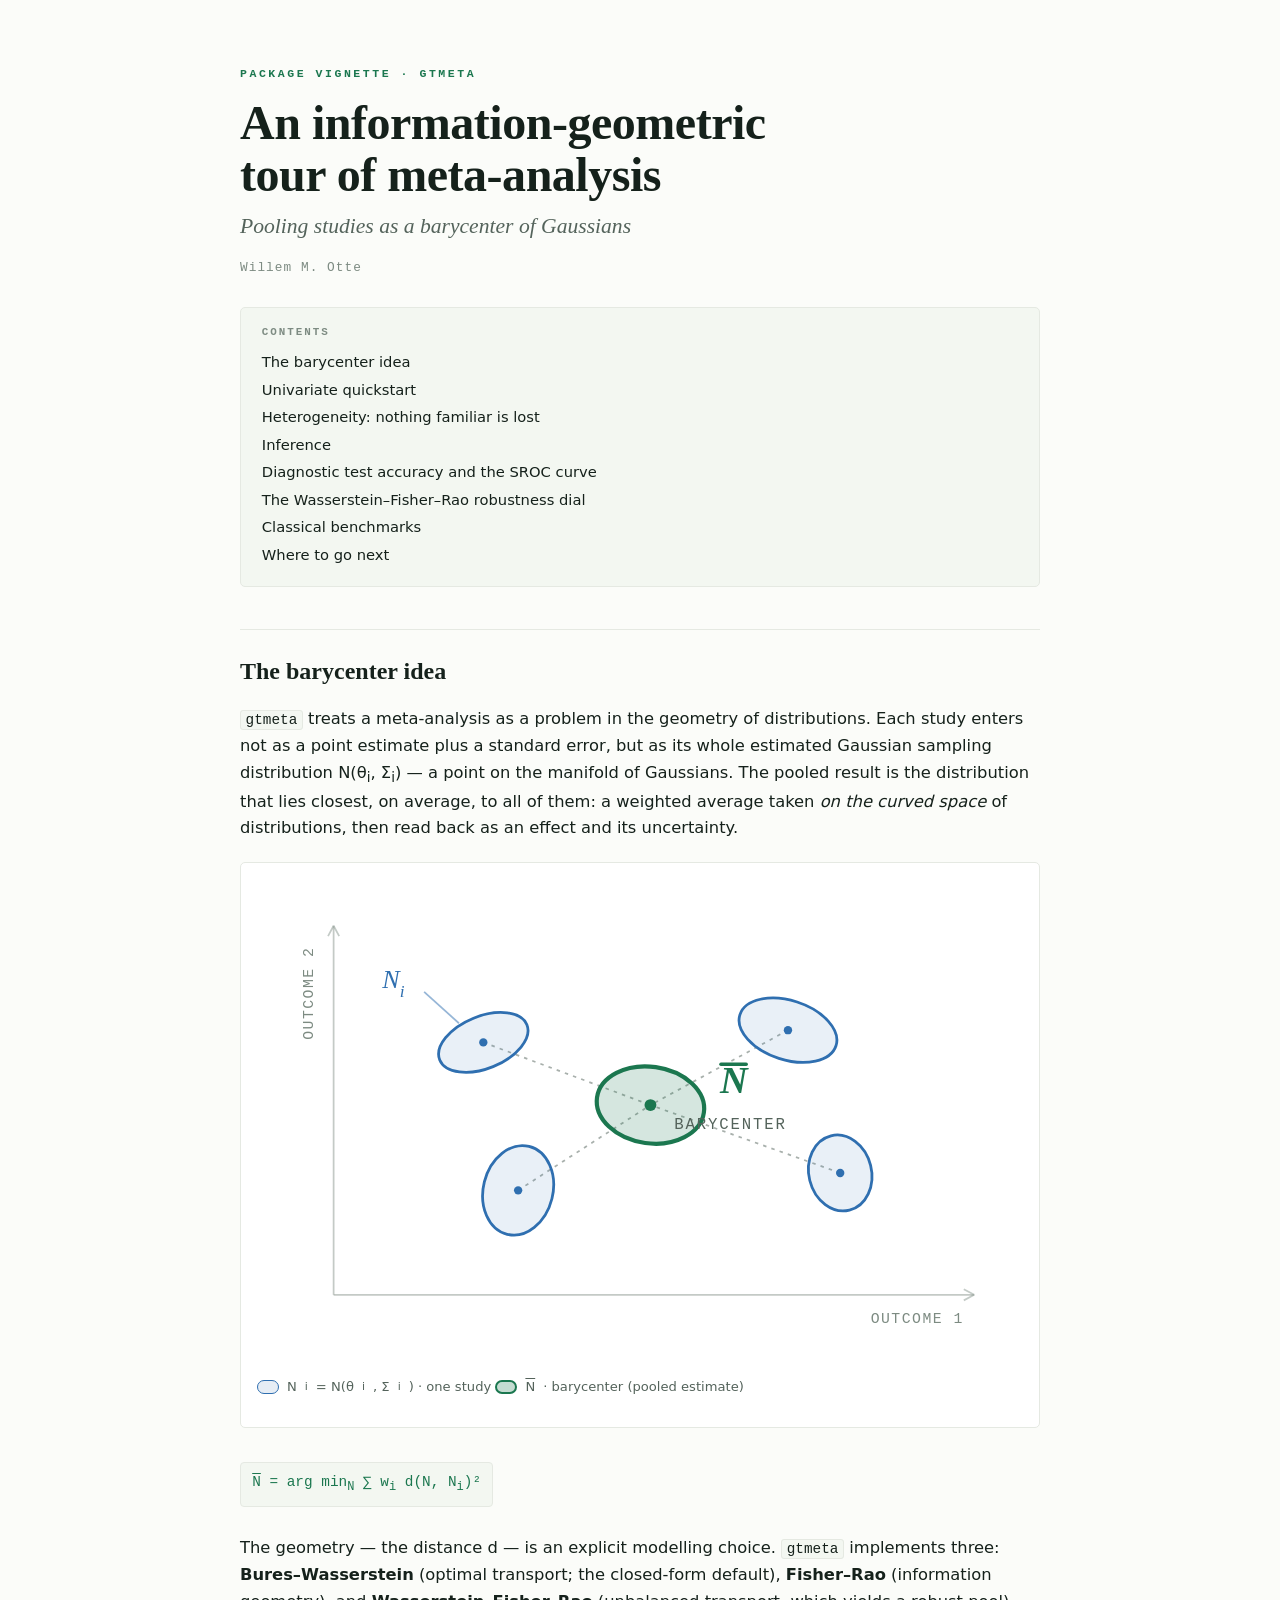
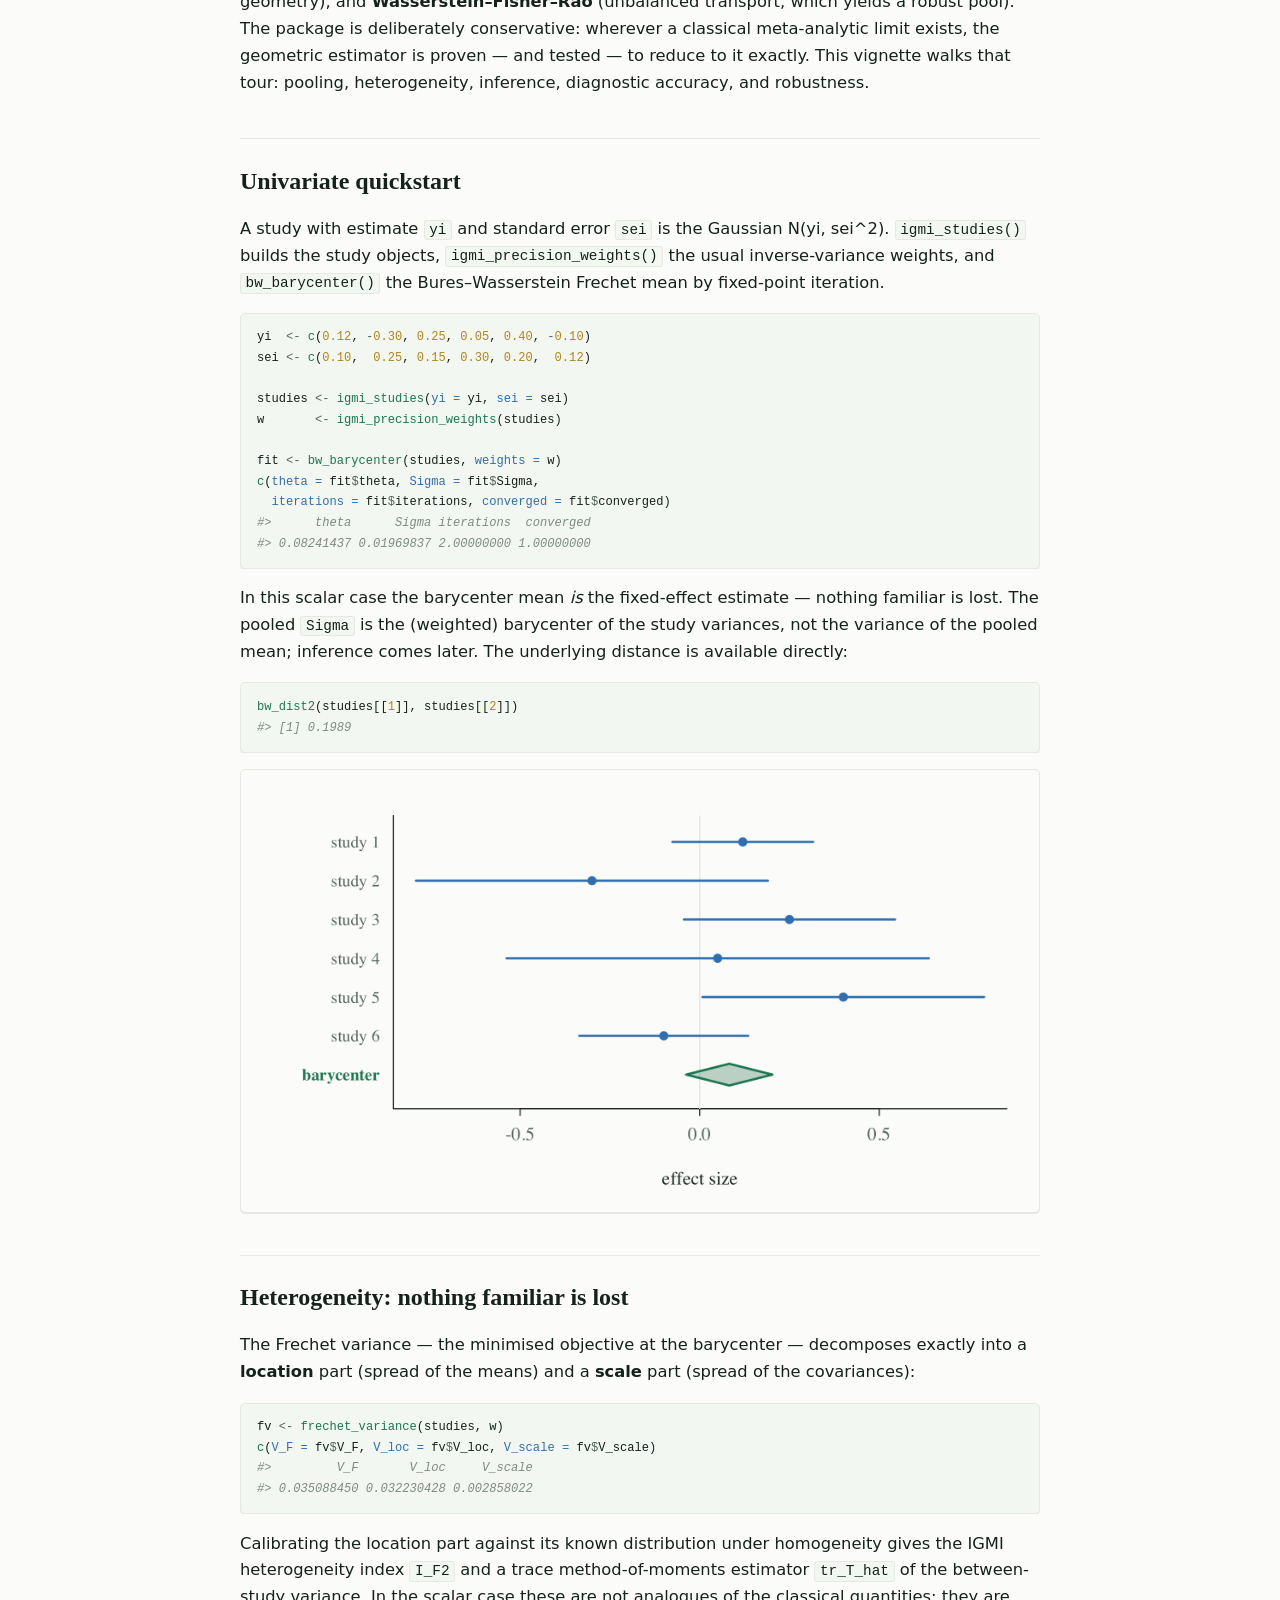
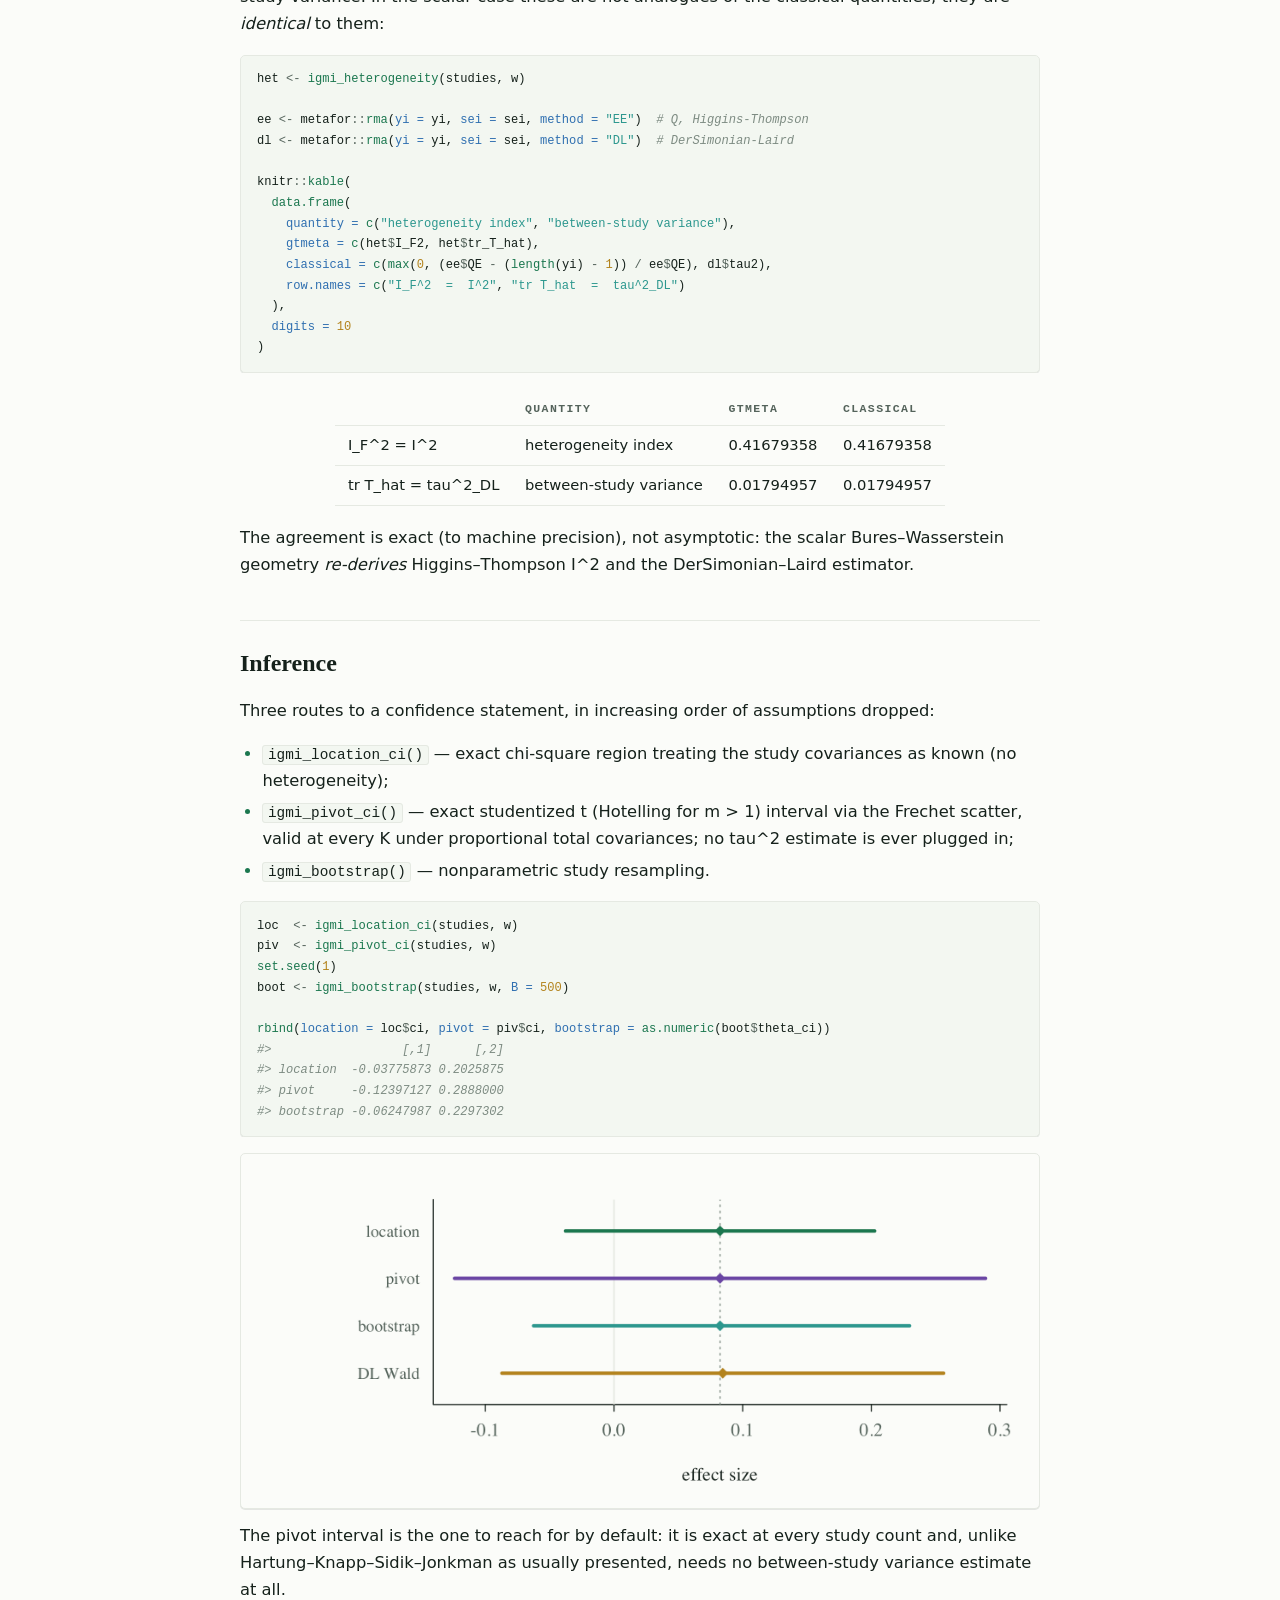
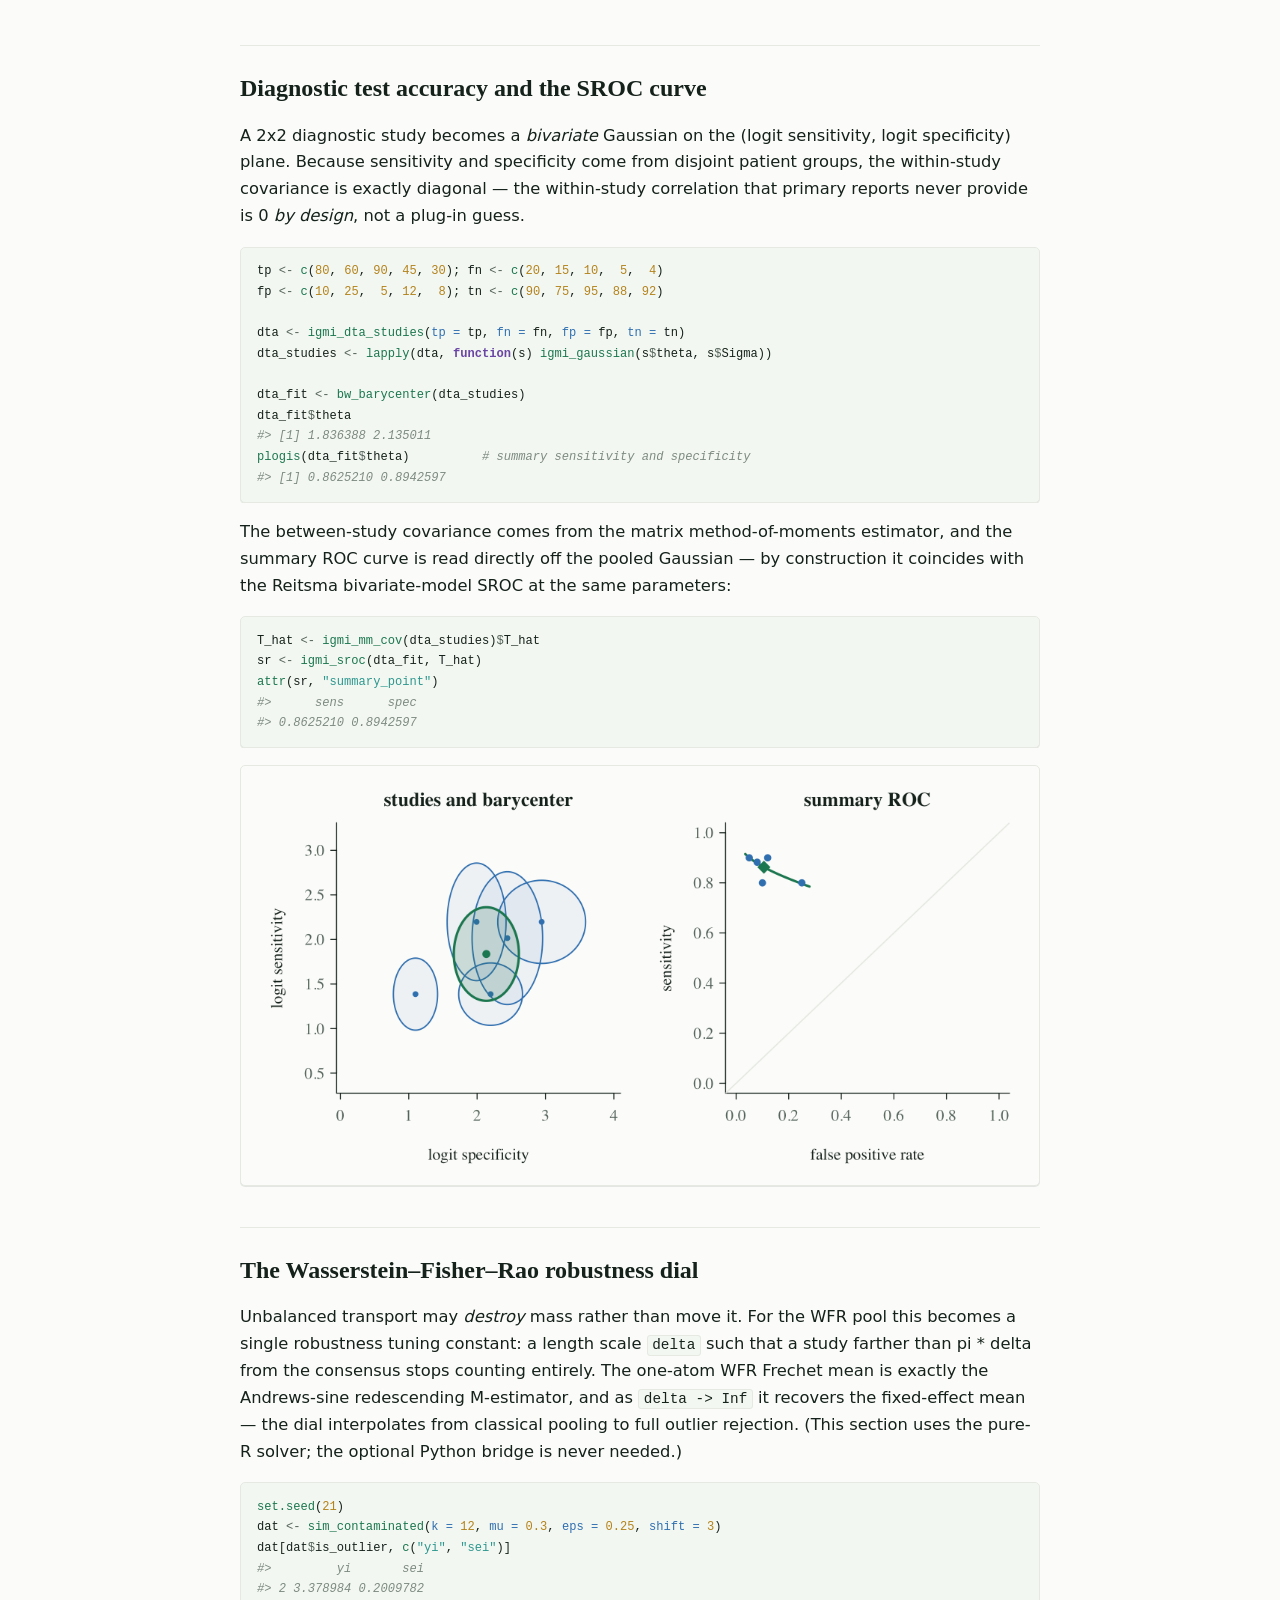
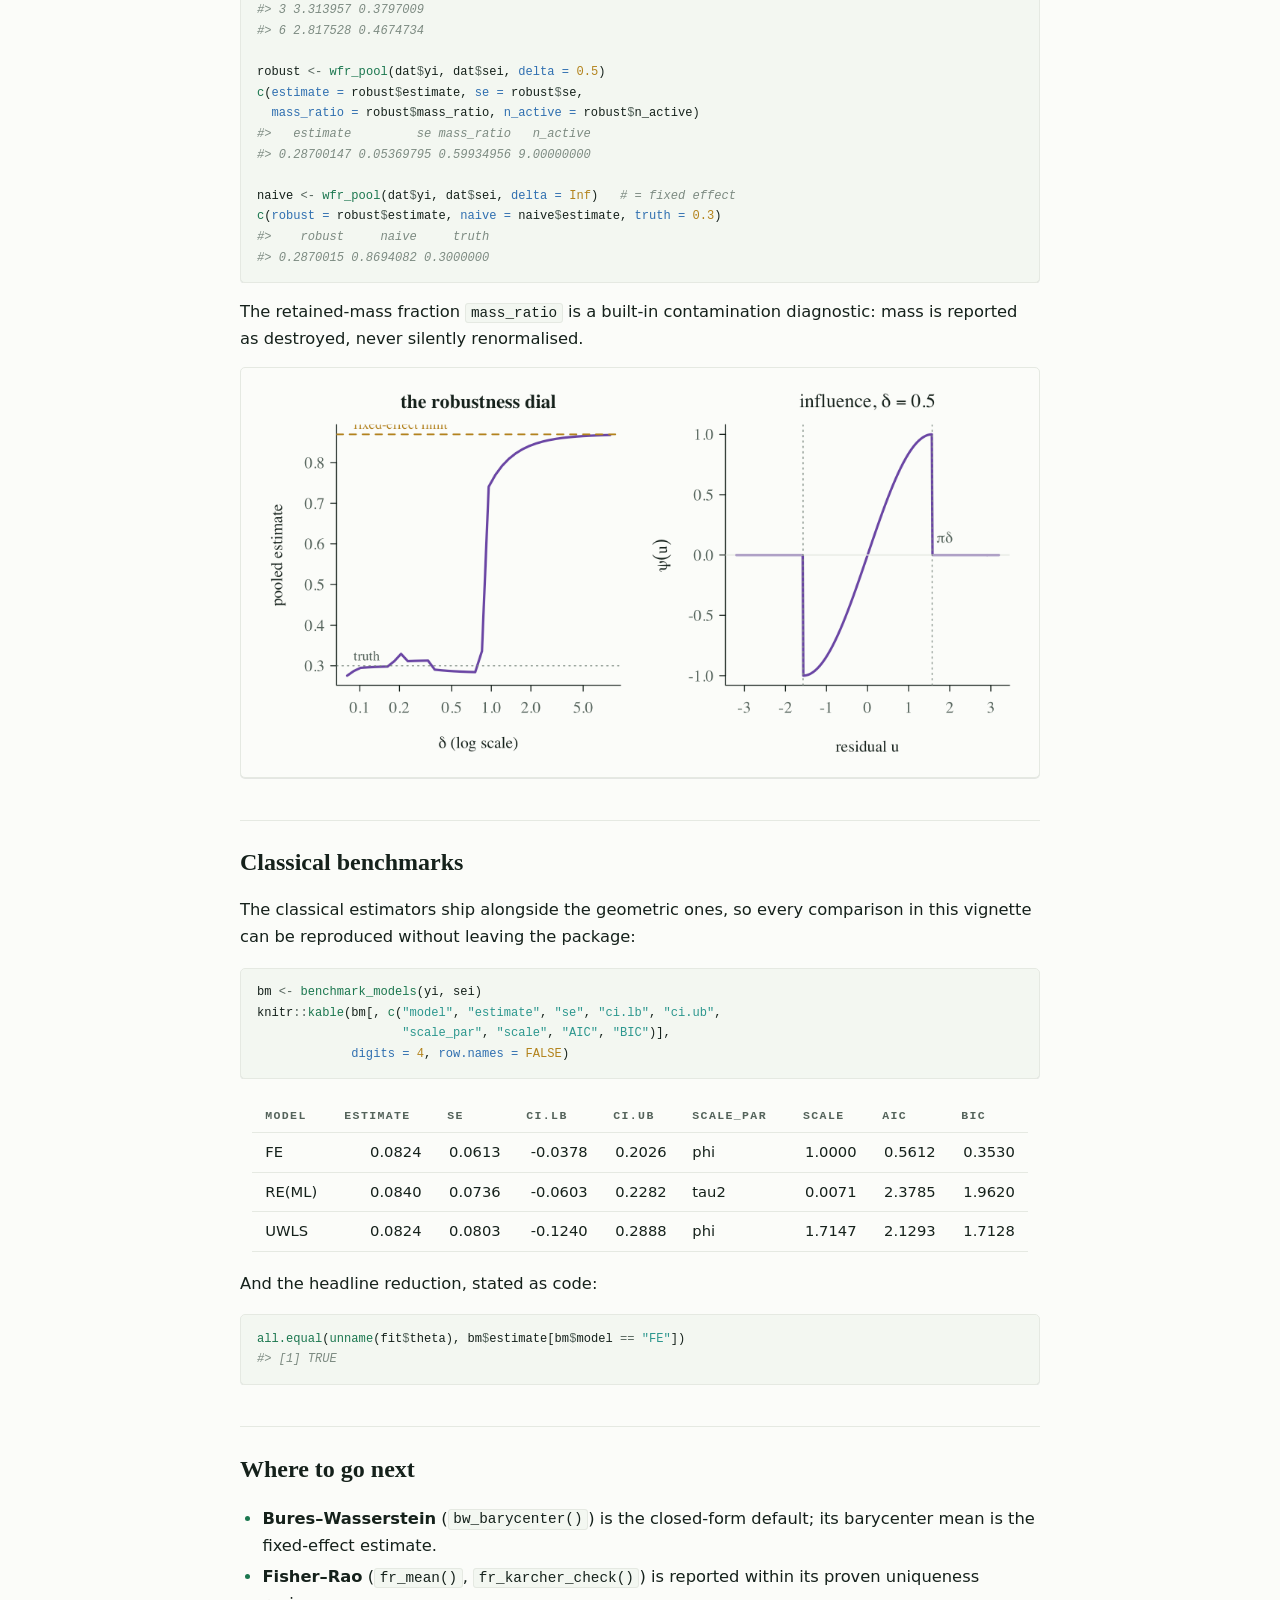
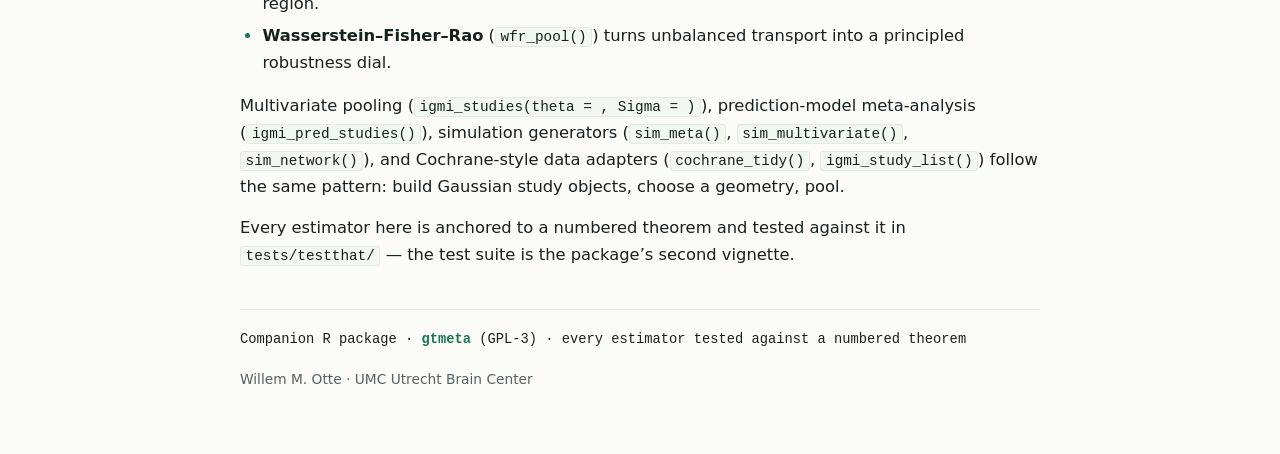
==== docs/index.html @ 04095358 "Add package vignette and IGMI-styled standalone site (GitHub Pages, docs/) - vignettes/igmi-tour.Rmd" ====
<!DOCTYPE html>

<html>

<head>

<meta charset="utf-8" />
<meta name="generator" content="pandoc" />
<meta http-equiv="X-UA-Compatible" content="IE=EDGE" />

<meta name="viewport" content="width=device-width, initial-scale=1" />

<meta name="author" content="Willem M. Otte" />


<title>An information-geometric tour of meta-analysis</title>

<script>// Pandoc 2.9 adds attributes on both header and div. We remove the former (to
// be compatible with the behavior of Pandoc < 2.8).
document.addEventListener('DOMContentLoaded', function(e) {
  var hs = document.querySelectorAll("div.section[class*='level'] > :first-child");
  var i, h, a;
  for (i = 0; i < hs.length; i++) {
    h = hs[i];
    if (!/^h[1-6]$/i.test(h.tagName)) continue;  // it should be a header h1-h6
    a = h.attributes;
    while (a.length > 0) h.removeAttribute(a[0].name);
  }
});
</script>

<style type="text/css">
code{white-space: pre-wrap;}
span.smallcaps{font-variant: small-caps;}
span.underline{text-decoration: underline;}
div.column{display: inline-block; vertical-align: top; width: 50%;}
div.hanging-indent{margin-left: 1.5em; text-indent: -1.5em;}
ul.task-list{list-style: none;}
</style>



<style type="text/css">
code {
white-space: pre;
}
.sourceCode {
overflow: visible;
}
</style>
<style type="text/css" data-origin="pandoc">
html { -webkit-text-size-adjust: 100%; }
pre > code.sourceCode { white-space: pre; position: relative; }
pre > code.sourceCode > span { display: inline-block; line-height: 1.25; }
pre > code.sourceCode > span:empty { height: 1.2em; }
.sourceCode { overflow: visible; }
code.sourceCode > span { color: inherit; text-decoration: inherit; }
div.sourceCode { margin: 1em 0; }
pre.sourceCode { margin: 0; }
@media screen {
div.sourceCode { overflow: auto; }
}
@media print {
pre > code.sourceCode { white-space: pre-wrap; }
pre > code.sourceCode > span { text-indent: -5em; padding-left: 5em; }
}
pre.numberSource code
{ counter-reset: source-line 0; }
pre.numberSource code > span
{ position: relative; left: -4em; counter-increment: source-line; }
pre.numberSource code > span > a:first-child::before
{ content: counter(source-line);
position: relative; left: -1em; text-align: right; vertical-align: baseline;
border: none; display: inline-block;
-webkit-touch-callout: none; -webkit-user-select: none;
-khtml-user-select: none; -moz-user-select: none;
-ms-user-select: none; user-select: none;
padding: 0 4px; width: 4em;
color: #aaaaaa;
}
pre.numberSource { margin-left: 3em; border-left: 1px solid #aaaaaa; padding-left: 4px; }
div.sourceCode
{ }
@media screen {
pre > code.sourceCode > span > a:first-child::before { text-decoration: underline; }
}
code span.al { color: #ff0000; font-weight: bold; } 
code span.an { color: #60a0b0; font-weight: bold; font-style: italic; } 
code span.at { color: #7d9029; } 
code span.bn { color: #40a070; } 
code span.bu { color: #008000; } 
code span.cf { color: #007020; font-weight: bold; } 
code span.ch { color: #4070a0; } 
code span.cn { color: #880000; } 
code span.co { color: #60a0b0; font-style: italic; } 
code span.cv { color: #60a0b0; font-weight: bold; font-style: italic; } 
code span.do { color: #ba2121; font-style: italic; } 
code span.dt { color: #902000; } 
code span.dv { color: #40a070; } 
code span.er { color: #ff0000; font-weight: bold; } 
code span.ex { } 
code span.fl { color: #40a070; } 
code span.fu { color: #06287e; } 
code span.im { color: #008000; font-weight: bold; } 
code span.in { color: #60a0b0; font-weight: bold; font-style: italic; } 
code span.kw { color: #007020; font-weight: bold; } 
code span.op { color: #666666; } 
code span.ot { color: #007020; } 
code span.pp { color: #bc7a00; } 
code span.sc { color: #4070a0; } 
code span.ss { color: #bb6688; } 
code span.st { color: #4070a0; } 
code span.va { color: #19177c; } 
code span.vs { color: #4070a0; } 
code span.wa { color: #60a0b0; font-weight: bold; font-style: italic; } 
</style>
<script>
// apply pandoc div.sourceCode style to pre.sourceCode instead
(function() {
  var sheets = document.styleSheets;
  for (var i = 0; i < sheets.length; i++) {
    if (sheets[i].ownerNode.dataset["origin"] !== "pandoc") continue;
    try { var rules = sheets[i].cssRules; } catch (e) { continue; }
    var j = 0;
    while (j < rules.length) {
      var rule = rules[j];
      // check if there is a div.sourceCode rule
      if (rule.type !== rule.STYLE_RULE || rule.selectorText !== "div.sourceCode") {
        j++;
        continue;
      }
      var style = rule.style.cssText;
      // check if color or background-color is set
      if (rule.style.color === '' && rule.style.backgroundColor === '') {
        j++;
        continue;
      }
      // replace div.sourceCode by a pre.sourceCode rule
      sheets[i].deleteRule(j);
      sheets[i].insertRule('pre.sourceCode{' + style + '}', j);
    }
  }
})();
</script>




<style type="text/css">
:root{
--paper:#fbfcf9; --panel:#ffffff; --panel-2:#f3f7f1;
--ink:#15211b; --muted:#54635b; --faint:#7d8b82; --line:#e5e9e2;
--igmi:#1b774f; --violet:#6a45a4; --blue:#2f6fb0; --aqua:#2c978e; --amber:#b3831c;
--shadow:rgba(20,45,32,.10);
--serif:"Palatino Linotype","Book Antiqua",Palatino,"URW Palladio L",Georgia,serif;
--sans:system-ui,-apple-system,"Segoe UI",Roboto,Helvetica,Arial,sans-serif;
--mono:ui-monospace,"SF Mono","Cascadia Code",Menlo,Consolas,monospace;
}
@media (prefers-color-scheme:dark){
:root{
--paper:#0d1411; --panel:#111a16; --panel-2:#0f1713;
--ink:#eaf0ea; --muted:#98a89e; --faint:#78897e; --line:#20302a;
--igmi:#40b083; --violet:#a380e6; --blue:#5f9bd8; --aqua:#46c2b8; --amber:#dcb052;
--shadow:rgba(0,0,0,.38);
}
}
:root[data-theme="dark"]{
--paper:#0d1411; --panel:#111a16; --panel-2:#0f1713;
--ink:#eaf0ea; --muted:#98a89e; --faint:#78897e; --line:#20302a;
--igmi:#40b083; --violet:#a380e6; --blue:#5f9bd8; --aqua:#46c2b8; --amber:#dcb052;
--shadow:rgba(0,0,0,.38);
}
:root[data-theme="light"]{
--paper:#fbfcf9; --panel:#ffffff; --panel-2:#f3f7f1;
--ink:#15211b; --muted:#54635b; --faint:#7d8b82; --line:#e5e9e2;
--igmi:#1b774f; --violet:#6a45a4; --blue:#2f6fb0; --aqua:#2c978e; --amber:#b3831c;
--shadow:rgba(20,45,32,.10);
}
*{box-sizing:border-box}
html{background:var(--paper)}
body{
margin:0 auto; max-width:880px;
padding:clamp(24px,5vw,64px) clamp(18px,4vw,40px);
background:var(--paper); color:var(--ink);
font-family:var(--sans); font-size:1.02rem; line-height:1.65;
-webkit-font-smoothing:antialiased;
}

.eyebrow{
font-family:var(--mono); font-size:.72rem; letter-spacing:.22em;
text-transform:uppercase; color:var(--igmi); font-weight:600; margin:0 0 .9rem;
}
h1.title{
font-family:var(--serif); font-weight:600; text-wrap:balance;
font-size:clamp(1.9rem,4.4vw,3rem); line-height:1.08;
letter-spacing:-.01em; margin:0 0 .5rem; color:var(--ink);
}
h3.subtitle{
font-family:var(--serif); font-style:italic; font-weight:400;
color:var(--muted); font-size:clamp(1.05rem,2.2vw,1.35rem); margin:0 0 .8rem;
}
h4.author,h4.date{
font-family:var(--mono); font-weight:400; font-size:.8rem;
letter-spacing:.08em; color:var(--faint); margin:.15rem 0;
}

h1,h2,h3,h4{font-family:var(--serif); font-weight:600; color:var(--ink); text-wrap:balance}
h2{font-size:1.5rem; margin:2.6rem 0 .8rem; padding-top:1.4rem; border-top:1px solid var(--line)}
h3{font-size:1.15rem; margin:1.8rem 0 .6rem}
p{margin:.9rem 0}
b,strong{font-weight:600}
a{color:var(--igmi); text-decoration-color:color-mix(in srgb,var(--igmi) 45%,transparent)}
a:hover{text-decoration-color:var(--igmi)}
hr{border:0; height:1px; background:var(--line); margin:2.2rem 0}
ul,ol{padding-left:1.4rem}
li{margin:.3rem 0}
li::marker{color:var(--igmi)}

#TOC{
background:var(--panel-2); border:1px solid var(--line); border-radius:5px;
padding:1rem 1.3rem; margin:1.8rem 0; font-size:.92rem;
}
#TOC::before{
content:"Contents"; display:block; font-family:var(--mono); font-size:.68rem;
letter-spacing:.18em; text-transform:uppercase; color:var(--faint);
margin-bottom:.5rem; font-weight:600;
}
#TOC ul{list-style:none; margin:0; padding-left:0}
#TOC ul ul{padding-left:1.1rem}
#TOC li{margin:.2rem 0}
#TOC a{text-decoration:none; color:var(--ink)}
#TOC a:hover{color:var(--igmi)}

code{font-family:var(--mono); font-size:.88em}
p code,li code{
background:var(--panel-2); border:1px solid var(--line);
border-radius:3px; padding:.08em .32em; color:var(--ink);
}
pre{
background:var(--panel-2); border:1px solid var(--line); border-radius:5px;
padding:.85rem 1rem; overflow-x:auto; line-height:1.5; font-size:.86rem;
box-shadow:0 1px 0 var(--shadow);
}
pre code{background:none; border:0; padding:0}
pre:not([class]){background:var(--panel); color:var(--muted)} 

.sourceCode .kw,.sourceCode .cf{color:var(--violet); font-weight:600}
.sourceCode .fu{color:var(--igmi)}
.sourceCode .st{color:var(--aqua)}
.sourceCode .dv,.sourceCode .fl,.sourceCode .cn{color:var(--amber)}
.sourceCode .co{color:var(--faint); font-style:italic}
.sourceCode .sc,.sourceCode .ot,.sourceCode .op{color:var(--muted)}
.sourceCode .at{color:var(--blue)}

table{border-collapse:collapse; margin:1.2rem auto; font-size:.92rem; font-variant-numeric:tabular-nums}
th{
font-family:var(--mono); font-size:.72rem; letter-spacing:.12em;
text-transform:uppercase; color:var(--muted); font-weight:600;
border-bottom:1.5px solid var(--line); padding:.45rem .8rem; text-align:left;
}
td{border-bottom:1px solid var(--line); padding:.45rem .8rem}
tr:last-child td{border-bottom:1.5px solid var(--line)}

img{
max-width:100%; height:auto;
background:#fbfcf9; border:1px solid var(--line); border-radius:5px;
padding:10px; box-shadow:0 1px 0 var(--shadow);
}
#igmi-hero{background:var(--panel)}

.colophon{
display:flex; justify-content:space-between; gap:1rem; flex-wrap:wrap;
align-items:baseline; color:var(--muted); font-size:.86rem;
margin-top:2.5rem; padding-top:1.2rem; border-top:1px solid var(--line);
}
.colophon .pkg{font-family:var(--mono); color:var(--ink)}
.colophon .pkg b{color:var(--igmi)}
</style>




</head>

<body>


<p class="eyebrow">Package vignette · gtmeta</p>


<h1 class="title toc-ignore">An information-geometric tour of
meta-analysis</h1>
<h3 class="subtitle">Pooling studies as a barycenter of Gaussians</h3>
<h4 class="author">Willem M. Otte</h4>


<div id="TOC">
<ul>
<li><a href="#the-barycenter-idea" id="toc-the-barycenter-idea">The
barycenter idea</a></li>
<li><a href="#univariate-quickstart" id="toc-univariate-quickstart">Univariate quickstart</a></li>
<li><a href="#heterogeneity-nothing-familiar-is-lost" id="toc-heterogeneity-nothing-familiar-is-lost">Heterogeneity: nothing
familiar is lost</a></li>
<li><a href="#inference" id="toc-inference">Inference</a></li>
<li><a href="#diagnostic-test-accuracy-and-the-sroc-curve" id="toc-diagnostic-test-accuracy-and-the-sroc-curve">Diagnostic test
accuracy and the SROC curve</a></li>
<li><a href="#the-wassersteinfisherrao-robustness-dial" id="toc-the-wassersteinfisherrao-robustness-dial">The
Wasserstein–Fisher–Rao robustness dial</a></li>
<li><a href="#classical-benchmarks" id="toc-classical-benchmarks">Classical benchmarks</a></li>
<li><a href="#where-to-go-next" id="toc-where-to-go-next">Where to go
next</a></li>
</ul>
</div>

<style>
#igmi-hero{margin:1.2em 0;border:1px solid var(--line,#e5e9e2);border-radius:5px;
padding:14px 16px 12px;background:var(--panel,#ffffff)}
#igmi-hero svg{display:block;width:100%;height:auto}
#igmi-hero .axis{stroke:var(--faint,#7d8b82);stroke-width:1;fill:none;opacity:.45}
#igmi-hero .axis-lbl{fill:var(--faint,#7d8b82);font-family:ui-monospace,Menlo,Consolas,monospace;
font-size:8.5px;letter-spacing:.1em;text-transform:uppercase}
#igmi-hero .tline{stroke:var(--muted,#54635b);stroke-width:1;stroke-dasharray:2 3;opacity:.5}
#igmi-hero .study{fill:var(--blue,#2f6fb0);fill-opacity:.10;stroke:var(--blue,#2f6fb0);stroke-width:1.6}
#igmi-hero .study-dot{fill:var(--blue,#2f6fb0)}
#igmi-hero .bary-ell{fill:var(--igmi,#1b774f);fill-opacity:.18;stroke:var(--igmi,#1b774f);stroke-width:2.4}
#igmi-hero .bary-dot{fill:var(--igmi,#1b774f)}
#igmi-hero .leader{stroke:var(--blue,#2f6fb0);stroke-width:1;opacity:.5}
#igmi-hero .study-lbl{fill:var(--blue,#2f6fb0);font-family:Palatino,Georgia,serif;font-style:italic;font-size:15px}
#igmi-hero .bary-sym{fill:var(--igmi,#1b774f);font-family:Palatino,Georgia,serif;font-style:italic;
font-size:22px;font-weight:600}
#igmi-hero .bary-bar{stroke:var(--igmi,#1b774f);stroke-width:2;stroke-linecap:round}
#igmi-hero .bary-cap{fill:var(--muted,#54635b);font-family:ui-monospace,Menlo,Consolas,monospace;
font-size:9px;letter-spacing:.12em;text-transform:uppercase;text-anchor:middle}
#igmi-hero .legend{display:flex;gap:1.4rem;flex-wrap:wrap;margin-top:.7rem;font-size:.82rem;
color:var(--muted,#54635b)}
#igmi-hero .legend span{display:inline-flex;align-items:center;gap:.5rem}
#igmi-hero .swatch{width:22px;height:14px;border-radius:8px;flex:0 0 auto;display:inline-block}
#igmi-hero .swatch.study-sw{border:1.6px solid var(--blue,#2f6fb0);background:rgba(47,111,176,.12)}
#igmi-hero .swatch.bary-sw{border:2px solid var(--igmi,#1b774f);background:rgba(27,119,79,.26)}
.mathline{font-family:ui-monospace,Menlo,Consolas,monospace;font-size:.9rem;
color:var(--igmi,#1b774f);background:var(--panel-2,#f3f7f1);
border:1px solid var(--line,#e5e9e2);border-radius:4px;padding:.5rem .7rem;display:inline-block}
.ov{text-decoration:overline}
</style>
<div id="the-barycenter-idea" class="section level2">
<h2>The barycenter idea</h2>
<p><code>gtmeta</code> treats a meta-analysis as a problem in the
geometry of distributions. Each study enters not as a point estimate
plus a standard error, but as its whole estimated Gaussian sampling
distribution N(θ<sub>i</sub>, Σ<sub>i</sub>) — a point on the manifold
of Gaussians. The pooled result is the distribution that lies closest,
on average, to all of them: a weighted average taken <em>on the curved
space</em> of distributions, then read back as an effect and its
uncertainty.</p>
<figure id="igmi-hero">
<svg viewBox="0 0 440 272" role="img" aria-label="Five blue study distributions drawn as covariance ellipses, each labelled N sub i, joined by transport lines to a single green barycenter ellipse labelled N-bar at their weighted centre, in an outcome-1 by outcome-2 plane.">
<g> <line class="axis" x1="44" y1="240" x2="412" y2="240"></line>
<line class="axis" x1="44" y1="240" x2="44" y2="28"></line>
<path class="axis" d="M412 240 l-6 -3.2 M412 240 l-6 3.2" />
<path class="axis" d="M44 28 l-3.2 6 M44 28 l3.2 6" />
<text class="axis-lbl" x="406" y="256" text-anchor="end">outcome
1</text>
<text class="axis-lbl" x="32" y="40" transform="rotate(-90 32 40)" text-anchor="end">outcome
2</text> </g> <g>
<line class="tline" x1="130" y1="95" x2="226" y2="131"></line>
<line class="tline" x1="150" y1="180" x2="226" y2="131"></line>
<line class="tline" x1="305" y1="88" x2="226" y2="131"></line>
<line class="tline" x1="335" y1="170" x2="226" y2="131"></line> </g> <g>
<ellipse class="study" cx="130" cy="95" rx="27" ry="15" transform="rotate(-22 130 95)"></ellipse>
<ellipse class="study" cx="150" cy="180" rx="20" ry="26" transform="rotate(14 150 180)"></ellipse>
<ellipse class="study" cx="305" cy="88" rx="29" ry="17" transform="rotate(18 305 88)"></ellipse>
<ellipse class="study" cx="335" cy="170" rx="18" ry="22" transform="rotate(-14 335 170)"></ellipse>
<circle class="study-dot" cx="130" cy="95" r="2.4"></circle>
<circle class="study-dot" cx="150" cy="180" r="2.4"></circle>
<circle class="study-dot" cx="305" cy="88" r="2.4"></circle>
<circle class="study-dot" cx="335" cy="170" r="2.4"></circle> </g>
<ellipse class="bary-ell" cx="226" cy="131" rx="31" ry="22" transform="rotate(8 226 131)"></ellipse>
<circle class="bary-dot" cx="226" cy="131" r="3.4"></circle>
<line class="leader" x1="96" y1="66" x2="116" y2="84"></line>
<text class="study-lbl" x="72" y="64">N<tspan dy="5" font-size="10">i</tspan></text>
<g transform="translate(266,124)">
<text class="bary-sym" x="0" y="0">N</text>
<line class="bary-bar" x1="0.5" y1="-16.5" x2="15" y2="-16.5"></line> </g>
<text class="bary-cap" x="272" y="145">barycenter</text>
</svg>
<div class="legend">
<p><span><i class="swatch study-sw"></i> N<sub>i</sub> =
N(θ<sub>i</sub>, Σ<sub>i</sub>) · one study</span>
<span><i class="swatch bary-sw"></i> <span class="ov">N</span> ·
barycenter (pooled estimate)</span></p>
</div>
</figure>
<p class="mathline">
<span class="ov">N</span> = arg min<sub>N</sub> ∑
w<sub>i</sub> d(N, N<sub>i</sub>)²
</p>
<p>The geometry — the distance d — is an explicit modelling choice.
<code>gtmeta</code> implements three: <strong>Bures–Wasserstein</strong>
(optimal transport; the closed-form default),
<strong>Fisher–Rao</strong> (information geometry), and
<strong>Wasserstein–Fisher–Rao</strong> (unbalanced transport, which
yields a robust pool). The package is deliberately conservative:
wherever a classical meta-analytic limit exists, the geometric estimator
is proven — and tested — to reduce to it exactly. This vignette walks
that tour: pooling, heterogeneity, inference, diagnostic accuracy, and
robustness.</p>
</div>
<div id="univariate-quickstart" class="section level2">
<h2>Univariate quickstart</h2>
<p>A study with estimate <code>yi</code> and standard error
<code>sei</code> is the Gaussian N(yi, sei^2).
<code>igmi_studies()</code> builds the study objects,
<code>igmi_precision_weights()</code> the usual inverse-variance
weights, and <code>bw_barycenter()</code> the Bures–Wasserstein Frechet
mean by fixed-point iteration.</p>
<div class="sourceCode" id="cb1"><pre class="sourceCode r"><code class="sourceCode r"><span id="cb1-1"><a href="#cb1-1" tabindex="-1"></a>yi  <span class="ot">&lt;-</span> <span class="fu">c</span>(<span class="fl">0.12</span>, <span class="sc">-</span><span class="fl">0.30</span>, <span class="fl">0.25</span>, <span class="fl">0.05</span>, <span class="fl">0.40</span>, <span class="sc">-</span><span class="fl">0.10</span>)</span>
<span id="cb1-2"><a href="#cb1-2" tabindex="-1"></a>sei <span class="ot">&lt;-</span> <span class="fu">c</span>(<span class="fl">0.10</span>,  <span class="fl">0.25</span>, <span class="fl">0.15</span>, <span class="fl">0.30</span>, <span class="fl">0.20</span>,  <span class="fl">0.12</span>)</span>
<span id="cb1-3"><a href="#cb1-3" tabindex="-1"></a></span>
<span id="cb1-4"><a href="#cb1-4" tabindex="-1"></a>studies <span class="ot">&lt;-</span> <span class="fu">igmi_studies</span>(<span class="at">yi =</span> yi, <span class="at">sei =</span> sei)</span>
<span id="cb1-5"><a href="#cb1-5" tabindex="-1"></a>w       <span class="ot">&lt;-</span> <span class="fu">igmi_precision_weights</span>(studies)</span>
<span id="cb1-6"><a href="#cb1-6" tabindex="-1"></a></span>
<span id="cb1-7"><a href="#cb1-7" tabindex="-1"></a>fit <span class="ot">&lt;-</span> <span class="fu">bw_barycenter</span>(studies, <span class="at">weights =</span> w)</span>
<span id="cb1-8"><a href="#cb1-8" tabindex="-1"></a><span class="fu">c</span>(<span class="at">theta =</span> fit<span class="sc">$</span>theta, <span class="at">Sigma =</span> fit<span class="sc">$</span>Sigma,</span>
<span id="cb1-9"><a href="#cb1-9" tabindex="-1"></a>  <span class="at">iterations =</span> fit<span class="sc">$</span>iterations, <span class="at">converged =</span> fit<span class="sc">$</span>converged)</span>
<span id="cb1-10"><a href="#cb1-10" tabindex="-1"></a><span class="co">#&gt;      theta      Sigma iterations  converged </span></span>
<span id="cb1-11"><a href="#cb1-11" tabindex="-1"></a><span class="co">#&gt; 0.08241437 0.01969837 2.00000000 1.00000000</span></span></code></pre></div>
<p>In this scalar case the barycenter mean <em>is</em> the fixed-effect
estimate — nothing familiar is lost. The pooled <code>Sigma</code> is
the (weighted) barycenter of the study variances, not the variance of
the pooled mean; inference comes later. The underlying distance is
available directly:</p>
<div class="sourceCode" id="cb2"><pre class="sourceCode r"><code class="sourceCode r"><span id="cb2-1"><a href="#cb2-1" tabindex="-1"></a><span class="fu">bw_dist2</span>(studies[[<span class="dv">1</span>]], studies[[<span class="dv">2</span>]])</span>
<span id="cb2-2"><a href="#cb2-2" tabindex="-1"></a><span class="co">#&gt; [1] 0.1989</span></span></code></pre></div>
<p><img role="img" aria-label="Forest-style plot: six blue study intervals and the green pooled barycenter estimate below them." src="[data-uri]" alt="Forest-style plot: six blue study intervals and the green pooled barycenter estimate below them." width="100%" style="display: block; margin: auto;" /></p>
</div>
<div id="heterogeneity-nothing-familiar-is-lost" class="section level2">
<h2>Heterogeneity: nothing familiar is lost</h2>
<p>The Frechet variance — the minimised objective at the barycenter —
decomposes exactly into a <strong>location</strong> part (spread of the
means) and a <strong>scale</strong> part (spread of the
covariances):</p>
<div class="sourceCode" id="cb3"><pre class="sourceCode r"><code class="sourceCode r"><span id="cb3-1"><a href="#cb3-1" tabindex="-1"></a>fv <span class="ot">&lt;-</span> <span class="fu">frechet_variance</span>(studies, w)</span>
<span id="cb3-2"><a href="#cb3-2" tabindex="-1"></a><span class="fu">c</span>(<span class="at">V_F =</span> fv<span class="sc">$</span>V_F, <span class="at">V_loc =</span> fv<span class="sc">$</span>V_loc, <span class="at">V_scale =</span> fv<span class="sc">$</span>V_scale)</span>
<span id="cb3-3"><a href="#cb3-3" tabindex="-1"></a><span class="co">#&gt;         V_F       V_loc     V_scale </span></span>
<span id="cb3-4"><a href="#cb3-4" tabindex="-1"></a><span class="co">#&gt; 0.035088450 0.032230428 0.002858022</span></span></code></pre></div>
<p>Calibrating the location part against its known distribution under
homogeneity gives the IGMI heterogeneity index <code>I_F2</code> and a
trace method-of-moments estimator <code>tr_T_hat</code> of the
between-study variance. In the scalar case these are not analogues of
the classical quantities; they are <em>identical</em> to them:</p>
<div class="sourceCode" id="cb4"><pre class="sourceCode r"><code class="sourceCode r"><span id="cb4-1"><a href="#cb4-1" tabindex="-1"></a>het <span class="ot">&lt;-</span> <span class="fu">igmi_heterogeneity</span>(studies, w)</span>
<span id="cb4-2"><a href="#cb4-2" tabindex="-1"></a></span>
<span id="cb4-3"><a href="#cb4-3" tabindex="-1"></a>ee <span class="ot">&lt;-</span> metafor<span class="sc">::</span><span class="fu">rma</span>(<span class="at">yi =</span> yi, <span class="at">sei =</span> sei, <span class="at">method =</span> <span class="st">&quot;EE&quot;</span>)  <span class="co"># Q, Higgins-Thompson</span></span>
<span id="cb4-4"><a href="#cb4-4" tabindex="-1"></a>dl <span class="ot">&lt;-</span> metafor<span class="sc">::</span><span class="fu">rma</span>(<span class="at">yi =</span> yi, <span class="at">sei =</span> sei, <span class="at">method =</span> <span class="st">&quot;DL&quot;</span>)  <span class="co"># DerSimonian-Laird</span></span>
<span id="cb4-5"><a href="#cb4-5" tabindex="-1"></a></span>
<span id="cb4-6"><a href="#cb4-6" tabindex="-1"></a>knitr<span class="sc">::</span><span class="fu">kable</span>(</span>
<span id="cb4-7"><a href="#cb4-7" tabindex="-1"></a>  <span class="fu">data.frame</span>(</span>
<span id="cb4-8"><a href="#cb4-8" tabindex="-1"></a>    <span class="at">quantity =</span> <span class="fu">c</span>(<span class="st">&quot;heterogeneity index&quot;</span>, <span class="st">&quot;between-study variance&quot;</span>),</span>
<span id="cb4-9"><a href="#cb4-9" tabindex="-1"></a>    <span class="at">gtmeta =</span> <span class="fu">c</span>(het<span class="sc">$</span>I_F2, het<span class="sc">$</span>tr_T_hat),</span>
<span id="cb4-10"><a href="#cb4-10" tabindex="-1"></a>    <span class="at">classical =</span> <span class="fu">c</span>(<span class="fu">max</span>(<span class="dv">0</span>, (ee<span class="sc">$</span>QE <span class="sc">-</span> (<span class="fu">length</span>(yi) <span class="sc">-</span> <span class="dv">1</span>)) <span class="sc">/</span> ee<span class="sc">$</span>QE), dl<span class="sc">$</span>tau2),</span>
<span id="cb4-11"><a href="#cb4-11" tabindex="-1"></a>    <span class="at">row.names =</span> <span class="fu">c</span>(<span class="st">&quot;I_F^2  =  I^2&quot;</span>, <span class="st">&quot;tr T_hat  =  tau^2_DL&quot;</span>)</span>
<span id="cb4-12"><a href="#cb4-12" tabindex="-1"></a>  ),</span>
<span id="cb4-13"><a href="#cb4-13" tabindex="-1"></a>  <span class="at">digits =</span> <span class="dv">10</span></span>
<span id="cb4-14"><a href="#cb4-14" tabindex="-1"></a>)</span></code></pre></div>
<table>
<thead>
<tr class="header">
<th align="left"></th>
<th align="left">quantity</th>
<th align="right">gtmeta</th>
<th align="right">classical</th>
</tr>
</thead>
<tbody>
<tr class="odd">
<td align="left">I_F^2 = I^2</td>
<td align="left">heterogeneity index</td>
<td align="right">0.41679358</td>
<td align="right">0.41679358</td>
</tr>
<tr class="even">
<td align="left">tr T_hat = tau^2_DL</td>
<td align="left">between-study variance</td>
<td align="right">0.01794957</td>
<td align="right">0.01794957</td>
</tr>
</tbody>
</table>
<p>The agreement is exact (to machine precision), not asymptotic: the
scalar Bures–Wasserstein geometry <em>re-derives</em> Higgins–Thompson
I^2 and the DerSimonian–Laird estimator.</p>
</div>
<div id="inference" class="section level2">
<h2>Inference</h2>
<p>Three routes to a confidence statement, in increasing order of
assumptions dropped:</p>
<ul>
<li><code>igmi_location_ci()</code> — exact chi-square region treating
the study covariances as known (no heterogeneity);</li>
<li><code>igmi_pivot_ci()</code> — exact studentized t (Hotelling for m
&gt; 1) interval via the Frechet scatter, valid at every K under
proportional total covariances; no tau^2 estimate is ever plugged
in;</li>
<li><code>igmi_bootstrap()</code> — nonparametric study resampling.</li>
</ul>
<div class="sourceCode" id="cb5"><pre class="sourceCode r"><code class="sourceCode r"><span id="cb5-1"><a href="#cb5-1" tabindex="-1"></a>loc  <span class="ot">&lt;-</span> <span class="fu">igmi_location_ci</span>(studies, w)</span>
<span id="cb5-2"><a href="#cb5-2" tabindex="-1"></a>piv  <span class="ot">&lt;-</span> <span class="fu">igmi_pivot_ci</span>(studies, w)</span>
<span id="cb5-3"><a href="#cb5-3" tabindex="-1"></a><span class="fu">set.seed</span>(<span class="dv">1</span>)</span>
<span id="cb5-4"><a href="#cb5-4" tabindex="-1"></a>boot <span class="ot">&lt;-</span> <span class="fu">igmi_bootstrap</span>(studies, w, <span class="at">B =</span> <span class="dv">500</span>)</span>
<span id="cb5-5"><a href="#cb5-5" tabindex="-1"></a></span>
<span id="cb5-6"><a href="#cb5-6" tabindex="-1"></a><span class="fu">rbind</span>(<span class="at">location =</span> loc<span class="sc">$</span>ci, <span class="at">pivot =</span> piv<span class="sc">$</span>ci, <span class="at">bootstrap =</span> <span class="fu">as.numeric</span>(boot<span class="sc">$</span>theta_ci))</span>
<span id="cb5-7"><a href="#cb5-7" tabindex="-1"></a><span class="co">#&gt;                  [,1]      [,2]</span></span>
<span id="cb5-8"><a href="#cb5-8" tabindex="-1"></a><span class="co">#&gt; location  -0.03775873 0.2025875</span></span>
<span id="cb5-9"><a href="#cb5-9" tabindex="-1"></a><span class="co">#&gt; pivot     -0.12397127 0.2888000</span></span>
<span id="cb5-10"><a href="#cb5-10" tabindex="-1"></a><span class="co">#&gt; bootstrap -0.06247987 0.2297302</span></span></code></pre></div>
<p><img role="img" aria-label="Horizontal segments comparing four 95 percent confidence intervals: location, pivot, bootstrap, and the classical DL Wald interval." src="[data-uri]" alt="Horizontal segments comparing four 95 percent confidence intervals: location, pivot, bootstrap, and the classical DL Wald interval." width="100%" style="display: block; margin: auto;" /></p>
<p>The pivot interval is the one to reach for by default: it is exact at
every study count and, unlike Hartung–Knapp–Sidik–Jonkman as usually
presented, needs no between-study variance estimate at all.</p>
</div>
<div id="diagnostic-test-accuracy-and-the-sroc-curve" class="section level2">
<h2>Diagnostic test accuracy and the SROC curve</h2>
<p>A 2x2 diagnostic study becomes a <em>bivariate</em> Gaussian on the
(logit sensitivity, logit specificity) plane. Because sensitivity and
specificity come from disjoint patient groups, the within-study
covariance is exactly diagonal — the within-study correlation that
primary reports never provide is 0 <em>by design</em>, not a plug-in
guess.</p>
<div class="sourceCode" id="cb6"><pre class="sourceCode r"><code class="sourceCode r"><span id="cb6-1"><a href="#cb6-1" tabindex="-1"></a>tp <span class="ot">&lt;-</span> <span class="fu">c</span>(<span class="dv">80</span>, <span class="dv">60</span>, <span class="dv">90</span>, <span class="dv">45</span>, <span class="dv">30</span>); fn <span class="ot">&lt;-</span> <span class="fu">c</span>(<span class="dv">20</span>, <span class="dv">15</span>, <span class="dv">10</span>,  <span class="dv">5</span>,  <span class="dv">4</span>)</span>
<span id="cb6-2"><a href="#cb6-2" tabindex="-1"></a>fp <span class="ot">&lt;-</span> <span class="fu">c</span>(<span class="dv">10</span>, <span class="dv">25</span>,  <span class="dv">5</span>, <span class="dv">12</span>,  <span class="dv">8</span>); tn <span class="ot">&lt;-</span> <span class="fu">c</span>(<span class="dv">90</span>, <span class="dv">75</span>, <span class="dv">95</span>, <span class="dv">88</span>, <span class="dv">92</span>)</span>
<span id="cb6-3"><a href="#cb6-3" tabindex="-1"></a></span>
<span id="cb6-4"><a href="#cb6-4" tabindex="-1"></a>dta <span class="ot">&lt;-</span> <span class="fu">igmi_dta_studies</span>(<span class="at">tp =</span> tp, <span class="at">fn =</span> fn, <span class="at">fp =</span> fp, <span class="at">tn =</span> tn)</span>
<span id="cb6-5"><a href="#cb6-5" tabindex="-1"></a>dta_studies <span class="ot">&lt;-</span> <span class="fu">lapply</span>(dta, <span class="cf">function</span>(s) <span class="fu">igmi_gaussian</span>(s<span class="sc">$</span>theta, s<span class="sc">$</span>Sigma))</span>
<span id="cb6-6"><a href="#cb6-6" tabindex="-1"></a></span>
<span id="cb6-7"><a href="#cb6-7" tabindex="-1"></a>dta_fit <span class="ot">&lt;-</span> <span class="fu">bw_barycenter</span>(dta_studies)</span>
<span id="cb6-8"><a href="#cb6-8" tabindex="-1"></a>dta_fit<span class="sc">$</span>theta</span>
<span id="cb6-9"><a href="#cb6-9" tabindex="-1"></a><span class="co">#&gt; [1] 1.836388 2.135011</span></span>
<span id="cb6-10"><a href="#cb6-10" tabindex="-1"></a><span class="fu">plogis</span>(dta_fit<span class="sc">$</span>theta)          <span class="co"># summary sensitivity and specificity</span></span>
<span id="cb6-11"><a href="#cb6-11" tabindex="-1"></a><span class="co">#&gt; [1] 0.8625210 0.8942597</span></span></code></pre></div>
<p>The between-study covariance comes from the matrix method-of-moments
estimator, and the summary ROC curve is read directly off the pooled
Gaussian — by construction it coincides with the Reitsma bivariate-model
SROC at the same parameters:</p>
<div class="sourceCode" id="cb7"><pre class="sourceCode r"><code class="sourceCode r"><span id="cb7-1"><a href="#cb7-1" tabindex="-1"></a>T_hat <span class="ot">&lt;-</span> <span class="fu">igmi_mm_cov</span>(dta_studies)<span class="sc">$</span>T_hat</span>
<span id="cb7-2"><a href="#cb7-2" tabindex="-1"></a>sr <span class="ot">&lt;-</span> <span class="fu">igmi_sroc</span>(dta_fit, T_hat)</span>
<span id="cb7-3"><a href="#cb7-3" tabindex="-1"></a><span class="fu">attr</span>(sr, <span class="st">&quot;summary_point&quot;</span>)</span>
<span id="cb7-4"><a href="#cb7-4" tabindex="-1"></a><span class="co">#&gt;      sens      spec </span></span>
<span id="cb7-5"><a href="#cb7-5" tabindex="-1"></a><span class="co">#&gt; 0.8625210 0.8942597</span></span></code></pre></div>
<p><img role="img" aria-label="Left: blue per-study covariance ellipses with the green pooled barycenter ellipse in logit space. Right: ROC plane with study points, the green SROC curve, and the summary operating point." src="[data-uri]" alt="Left: blue per-study covariance ellipses with the green pooled barycenter ellipse in logit space. Right: ROC plane with study points, the green SROC curve, and the summary operating point." width="100%" style="display: block; margin: auto;" /></p>
</div>
<div id="the-wassersteinfisherrao-robustness-dial" class="section level2">
<h2>The Wasserstein–Fisher–Rao robustness dial</h2>
<p>Unbalanced transport may <em>destroy</em> mass rather than move it.
For the WFR pool this becomes a single robustness tuning constant: a
length scale <code>delta</code> such that a study farther than pi *
delta from the consensus stops counting entirely. The one-atom WFR
Frechet mean is exactly the Andrews-sine redescending M-estimator, and
as <code>delta -&gt; Inf</code> it recovers the fixed-effect mean — the
dial interpolates from classical pooling to full outlier rejection.
(This section uses the pure-R solver; the optional Python bridge is
never needed.)</p>
<div class="sourceCode" id="cb8"><pre class="sourceCode r"><code class="sourceCode r"><span id="cb8-1"><a href="#cb8-1" tabindex="-1"></a><span class="fu">set.seed</span>(<span class="dv">21</span>)</span>
<span id="cb8-2"><a href="#cb8-2" tabindex="-1"></a>dat <span class="ot">&lt;-</span> <span class="fu">sim_contaminated</span>(<span class="at">k =</span> <span class="dv">12</span>, <span class="at">mu =</span> <span class="fl">0.3</span>, <span class="at">eps =</span> <span class="fl">0.25</span>, <span class="at">shift =</span> <span class="dv">3</span>)</span>
<span id="cb8-3"><a href="#cb8-3" tabindex="-1"></a>dat[dat<span class="sc">$</span>is_outlier, <span class="fu">c</span>(<span class="st">&quot;yi&quot;</span>, <span class="st">&quot;sei&quot;</span>)]</span>
<span id="cb8-4"><a href="#cb8-4" tabindex="-1"></a><span class="co">#&gt;         yi       sei</span></span>
<span id="cb8-5"><a href="#cb8-5" tabindex="-1"></a><span class="co">#&gt; 2 3.378984 0.2009782</span></span>
<span id="cb8-6"><a href="#cb8-6" tabindex="-1"></a><span class="co">#&gt; 3 3.313957 0.3797009</span></span>
<span id="cb8-7"><a href="#cb8-7" tabindex="-1"></a><span class="co">#&gt; 6 2.817528 0.4674734</span></span>
<span id="cb8-8"><a href="#cb8-8" tabindex="-1"></a></span>
<span id="cb8-9"><a href="#cb8-9" tabindex="-1"></a>robust <span class="ot">&lt;-</span> <span class="fu">wfr_pool</span>(dat<span class="sc">$</span>yi, dat<span class="sc">$</span>sei, <span class="at">delta =</span> <span class="fl">0.5</span>)</span>
<span id="cb8-10"><a href="#cb8-10" tabindex="-1"></a><span class="fu">c</span>(<span class="at">estimate =</span> robust<span class="sc">$</span>estimate, <span class="at">se =</span> robust<span class="sc">$</span>se,</span>
<span id="cb8-11"><a href="#cb8-11" tabindex="-1"></a>  <span class="at">mass_ratio =</span> robust<span class="sc">$</span>mass_ratio, <span class="at">n_active =</span> robust<span class="sc">$</span>n_active)</span>
<span id="cb8-12"><a href="#cb8-12" tabindex="-1"></a><span class="co">#&gt;   estimate         se mass_ratio   n_active </span></span>
<span id="cb8-13"><a href="#cb8-13" tabindex="-1"></a><span class="co">#&gt; 0.28700147 0.05369795 0.59934956 9.00000000</span></span>
<span id="cb8-14"><a href="#cb8-14" tabindex="-1"></a></span>
<span id="cb8-15"><a href="#cb8-15" tabindex="-1"></a>naive <span class="ot">&lt;-</span> <span class="fu">wfr_pool</span>(dat<span class="sc">$</span>yi, dat<span class="sc">$</span>sei, <span class="at">delta =</span> <span class="cn">Inf</span>)   <span class="co"># = fixed effect</span></span>
<span id="cb8-16"><a href="#cb8-16" tabindex="-1"></a><span class="fu">c</span>(<span class="at">robust =</span> robust<span class="sc">$</span>estimate, <span class="at">naive =</span> naive<span class="sc">$</span>estimate, <span class="at">truth =</span> <span class="fl">0.3</span>)</span>
<span id="cb8-17"><a href="#cb8-17" tabindex="-1"></a><span class="co">#&gt;    robust     naive     truth </span></span>
<span id="cb8-18"><a href="#cb8-18" tabindex="-1"></a><span class="co">#&gt; 0.2870015 0.8694082 0.3000000</span></span></code></pre></div>
<p>The retained-mass fraction <code>mass_ratio</code> is a built-in
contamination diagnostic: mass is reported as destroyed, never silently
renormalised.</p>
<p><img role="img" aria-label="Left: the WFR pooled estimate as a function of delta in violet, approaching the amber fixed-effect limit. Right: the Andrews-sine influence function with the rejection point at pi delta marked." src="[data-uri]" alt="Left: the WFR pooled estimate as a function of delta in violet, approaching the amber fixed-effect limit. Right: the Andrews-sine influence function with the rejection point at pi delta marked." width="100%" style="display: block; margin: auto;" /></p>
</div>
<div id="classical-benchmarks" class="section level2">
<h2>Classical benchmarks</h2>
<p>The classical estimators ship alongside the geometric ones, so every
comparison in this vignette can be reproduced without leaving the
package:</p>
<div class="sourceCode" id="cb9"><pre class="sourceCode r"><code class="sourceCode r"><span id="cb9-1"><a href="#cb9-1" tabindex="-1"></a>bm <span class="ot">&lt;-</span> <span class="fu">benchmark_models</span>(yi, sei)</span>
<span id="cb9-2"><a href="#cb9-2" tabindex="-1"></a>knitr<span class="sc">::</span><span class="fu">kable</span>(bm[, <span class="fu">c</span>(<span class="st">&quot;model&quot;</span>, <span class="st">&quot;estimate&quot;</span>, <span class="st">&quot;se&quot;</span>, <span class="st">&quot;ci.lb&quot;</span>, <span class="st">&quot;ci.ub&quot;</span>,</span>
<span id="cb9-3"><a href="#cb9-3" tabindex="-1"></a>                    <span class="st">&quot;scale_par&quot;</span>, <span class="st">&quot;scale&quot;</span>, <span class="st">&quot;AIC&quot;</span>, <span class="st">&quot;BIC&quot;</span>)],</span>
<span id="cb9-4"><a href="#cb9-4" tabindex="-1"></a>             <span class="at">digits =</span> <span class="dv">4</span>, <span class="at">row.names =</span> <span class="cn">FALSE</span>)</span></code></pre></div>
<table>
<colgroup>
<col width="10%" />
<col width="13%" />
<col width="10%" />
<col width="11%" />
<col width="10%" />
<col width="14%" />
<col width="10%" />
<col width="10%" />
<col width="10%" />
</colgroup>
<thead>
<tr class="header">
<th align="left">model</th>
<th align="right">estimate</th>
<th align="right">se</th>
<th align="right">ci.lb</th>
<th align="right">ci.ub</th>
<th align="left">scale_par</th>
<th align="right">scale</th>
<th align="right">AIC</th>
<th align="right">BIC</th>
</tr>
</thead>
<tbody>
<tr class="odd">
<td align="left">FE</td>
<td align="right">0.0824</td>
<td align="right">0.0613</td>
<td align="right">-0.0378</td>
<td align="right">0.2026</td>
<td align="left">phi</td>
<td align="right">1.0000</td>
<td align="right">0.5612</td>
<td align="right">0.3530</td>
</tr>
<tr class="even">
<td align="left">RE(ML)</td>
<td align="right">0.0840</td>
<td align="right">0.0736</td>
<td align="right">-0.0603</td>
<td align="right">0.2282</td>
<td align="left">tau2</td>
<td align="right">0.0071</td>
<td align="right">2.3785</td>
<td align="right">1.9620</td>
</tr>
<tr class="odd">
<td align="left">UWLS</td>
<td align="right">0.0824</td>
<td align="right">0.0803</td>
<td align="right">-0.1240</td>
<td align="right">0.2888</td>
<td align="left">phi</td>
<td align="right">1.7147</td>
<td align="right">2.1293</td>
<td align="right">1.7128</td>
</tr>
</tbody>
</table>
<p>And the headline reduction, stated as code:</p>
<div class="sourceCode" id="cb10"><pre class="sourceCode r"><code class="sourceCode r"><span id="cb10-1"><a href="#cb10-1" tabindex="-1"></a><span class="fu">all.equal</span>(<span class="fu">unname</span>(fit<span class="sc">$</span>theta), bm<span class="sc">$</span>estimate[bm<span class="sc">$</span>model <span class="sc">==</span> <span class="st">&quot;FE&quot;</span>])</span>
<span id="cb10-2"><a href="#cb10-2" tabindex="-1"></a><span class="co">#&gt; [1] TRUE</span></span></code></pre></div>
</div>
<div id="where-to-go-next" class="section level2">
<h2>Where to go next</h2>
<ul>
<li><strong>Bures–Wasserstein</strong> (<code>bw_barycenter()</code>) is
the closed-form default; its barycenter mean is the fixed-effect
estimate.</li>
<li><strong>Fisher–Rao</strong> (<code>fr_mean()</code>,
<code>fr_karcher_check()</code>) is reported within its proven
uniqueness region.</li>
<li><strong>Wasserstein–Fisher–Rao</strong> (<code>wfr_pool()</code>)
turns unbalanced transport into a principled robustness dial.</li>
</ul>
<p>Multivariate pooling (<code>igmi_studies(theta = , Sigma = )</code>),
prediction-model meta-analysis (<code>igmi_pred_studies()</code>),
simulation generators (<code>sim_meta()</code>,
<code>sim_multivariate()</code>, <code>sim_network()</code>), and
Cochrane-style data adapters (<code>cochrane_tidy()</code>,
<code>igmi_study_list()</code>) follow the same pattern: build Gaussian
study objects, choose a geometry, pool.</p>
<p>Every estimator here is anchored to a numbered theorem and tested
against it in <code>tests/testthat/</code> — the test suite is the
package’s second vignette.</p>
</div>

<footer class="colophon">
  <span class="pkg">Companion R package · <b>gtmeta</b> (GPL-3) · every estimator tested against a numbered theorem</span>
  <span>Willem M. Otte · UMC Utrecht Brain Center</span>
</footer>


<!-- code folding -->


<!-- dynamically load mathjax for compatibility with self-contained -->
<script>
  (function () {
    var script = document.createElement("script");
    script.type = "text/javascript";
    script.src  = "https://mathjax.rstudio.com/latest/MathJax.js?config=TeX-AMS-MML_HTMLorMML";
    document.getElementsByTagName("head")[0].appendChild(script);
  })();
</script>

</body>
</html>
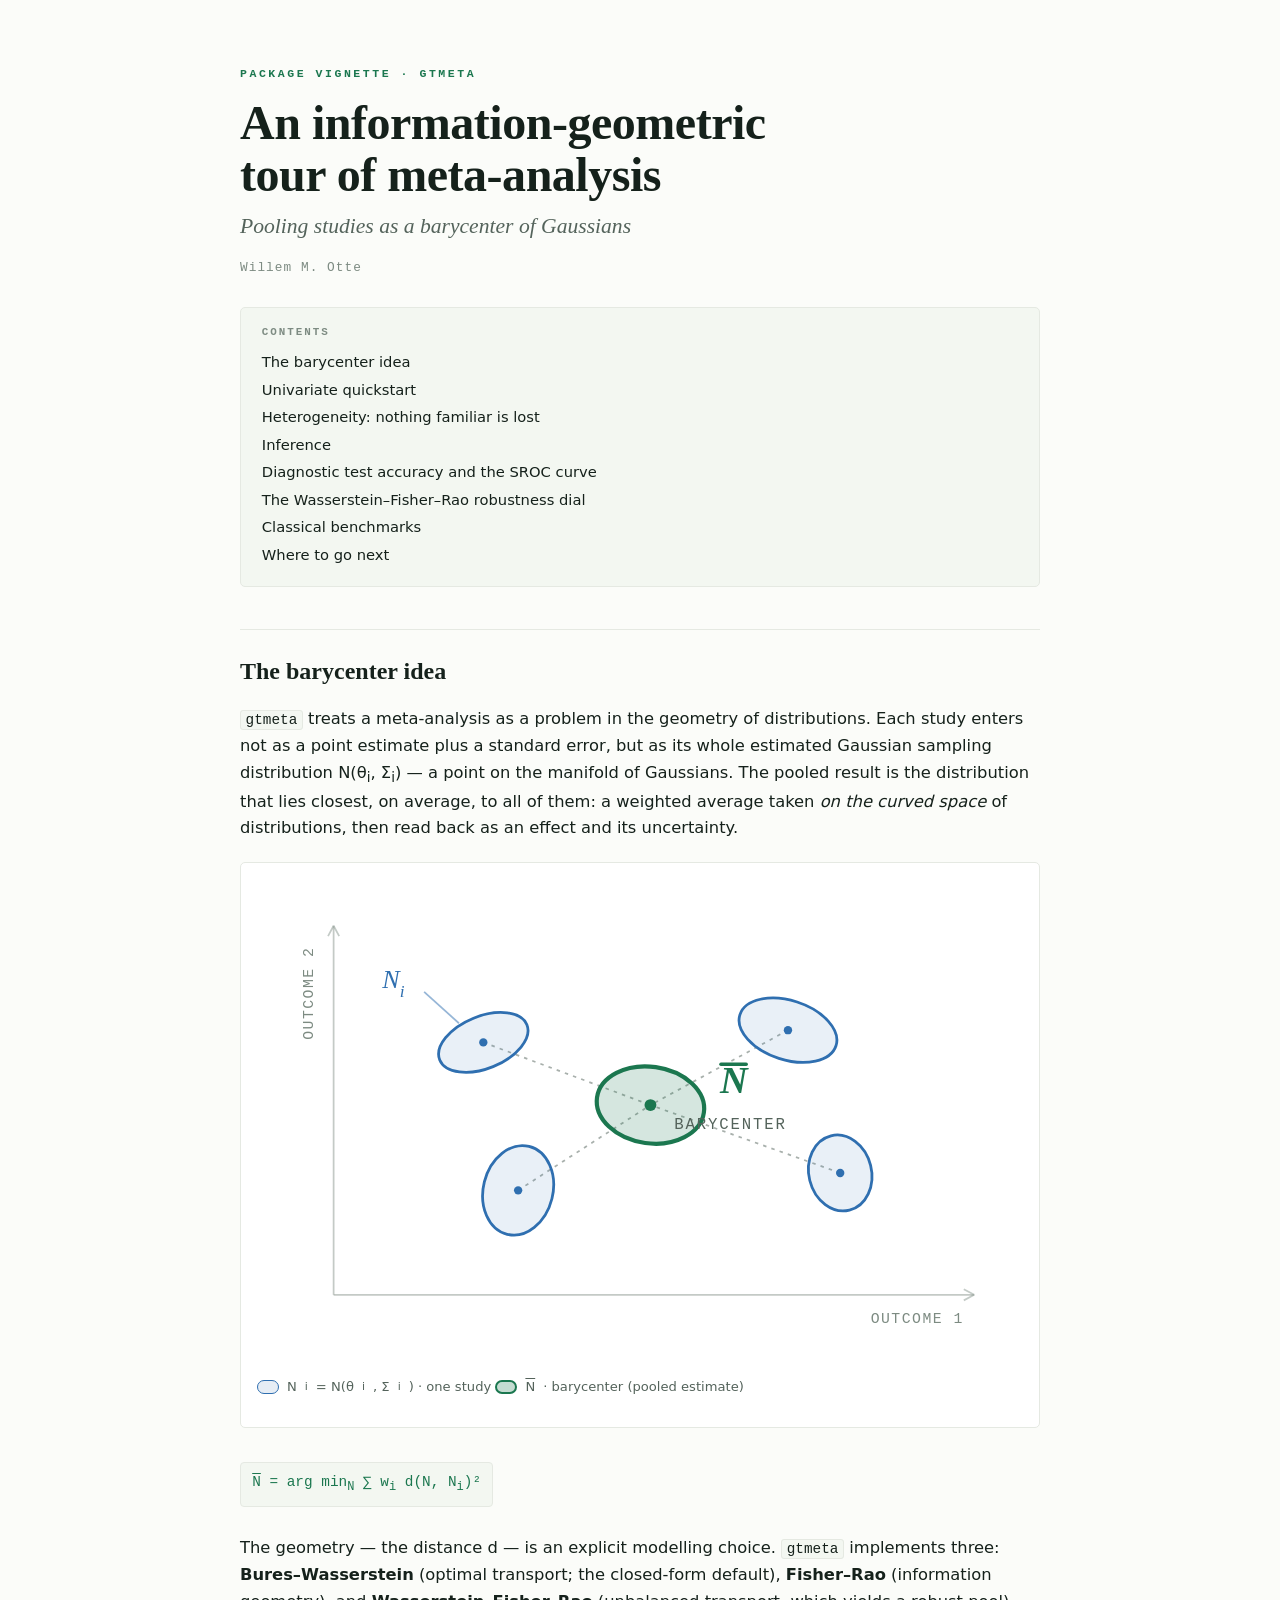
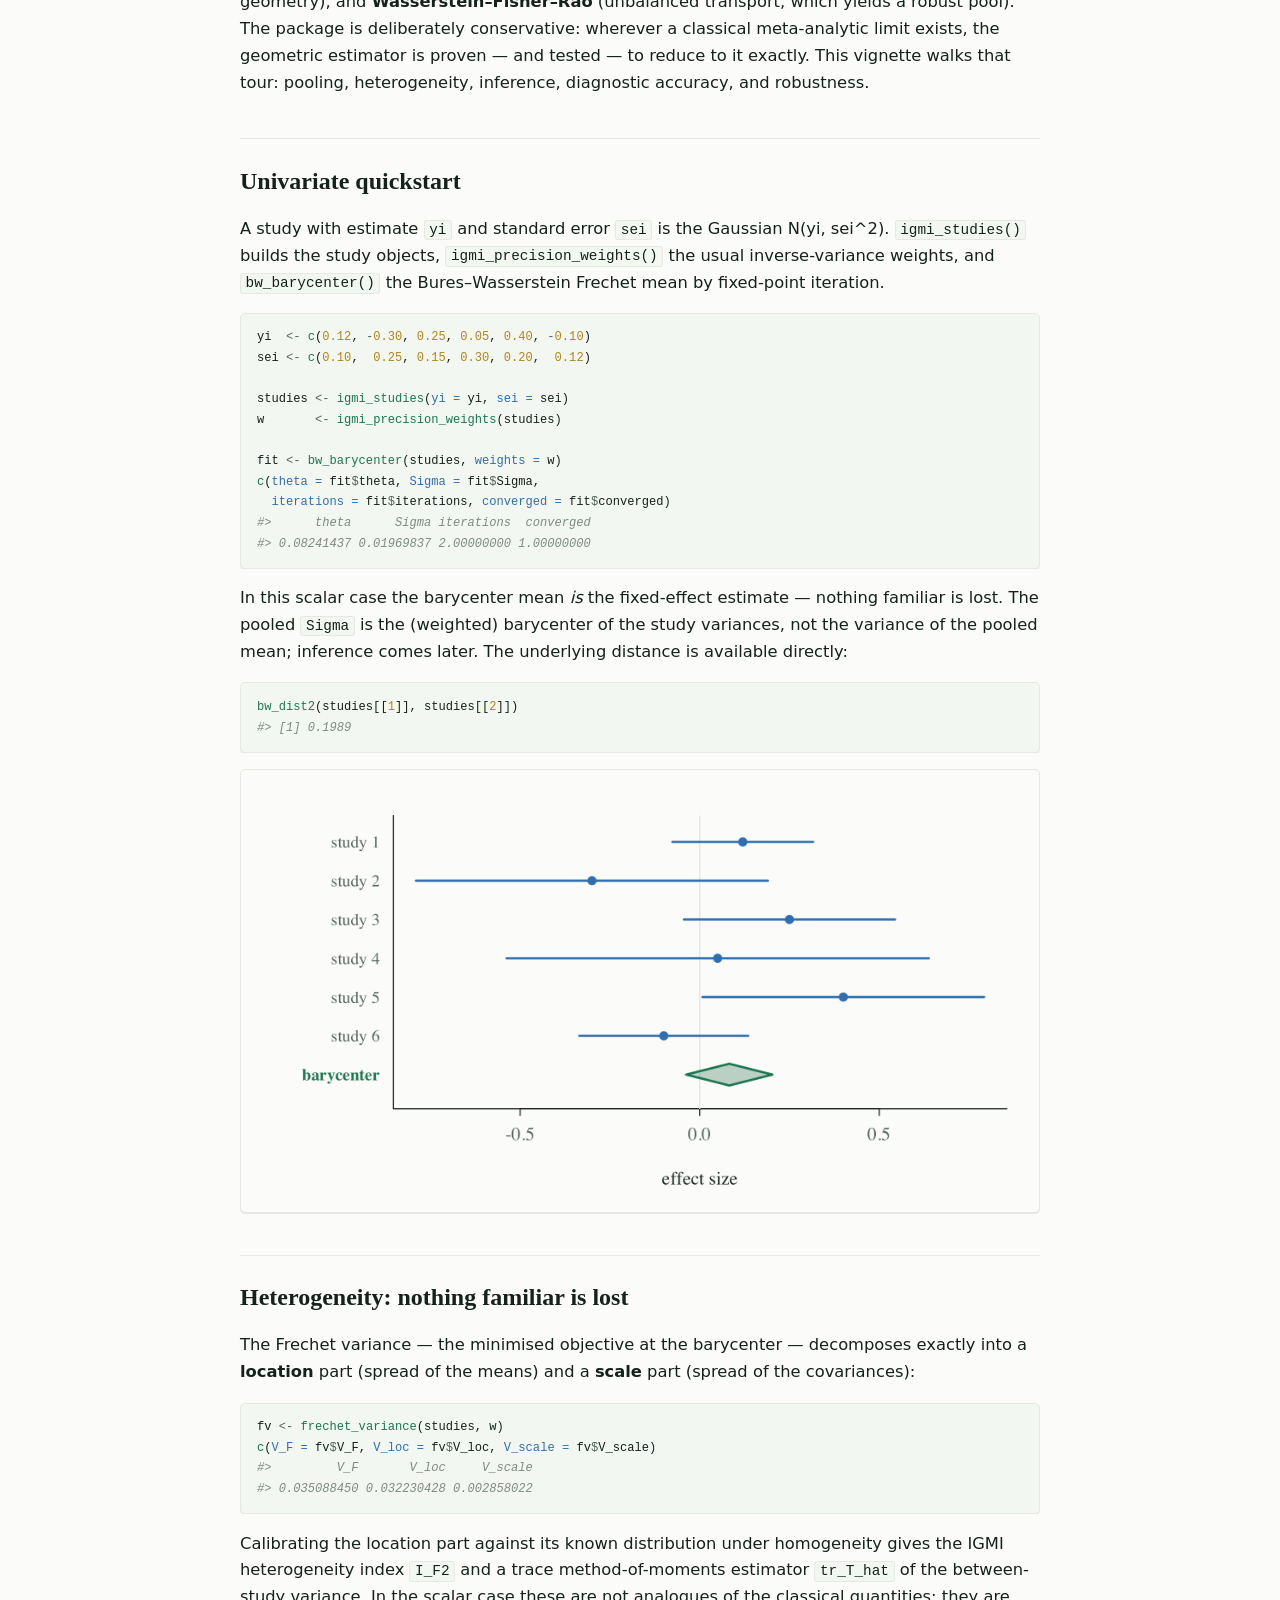
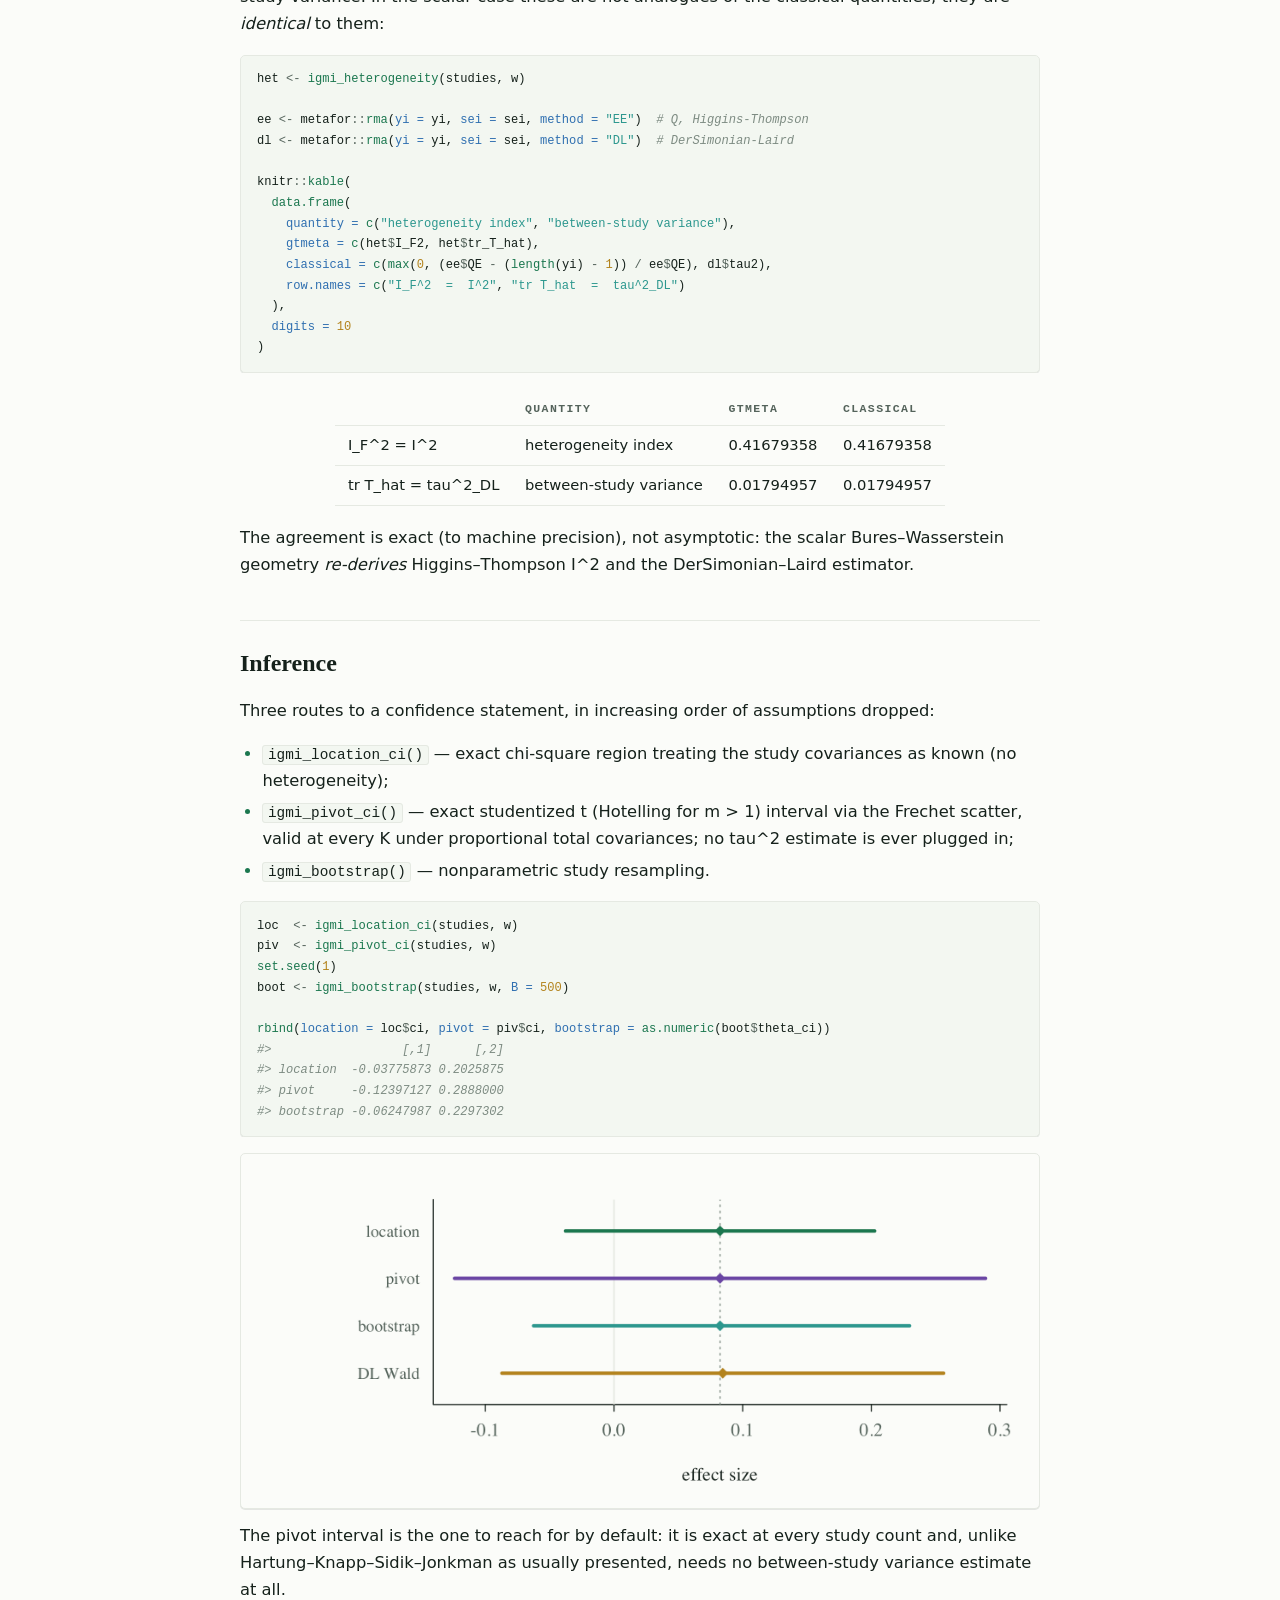
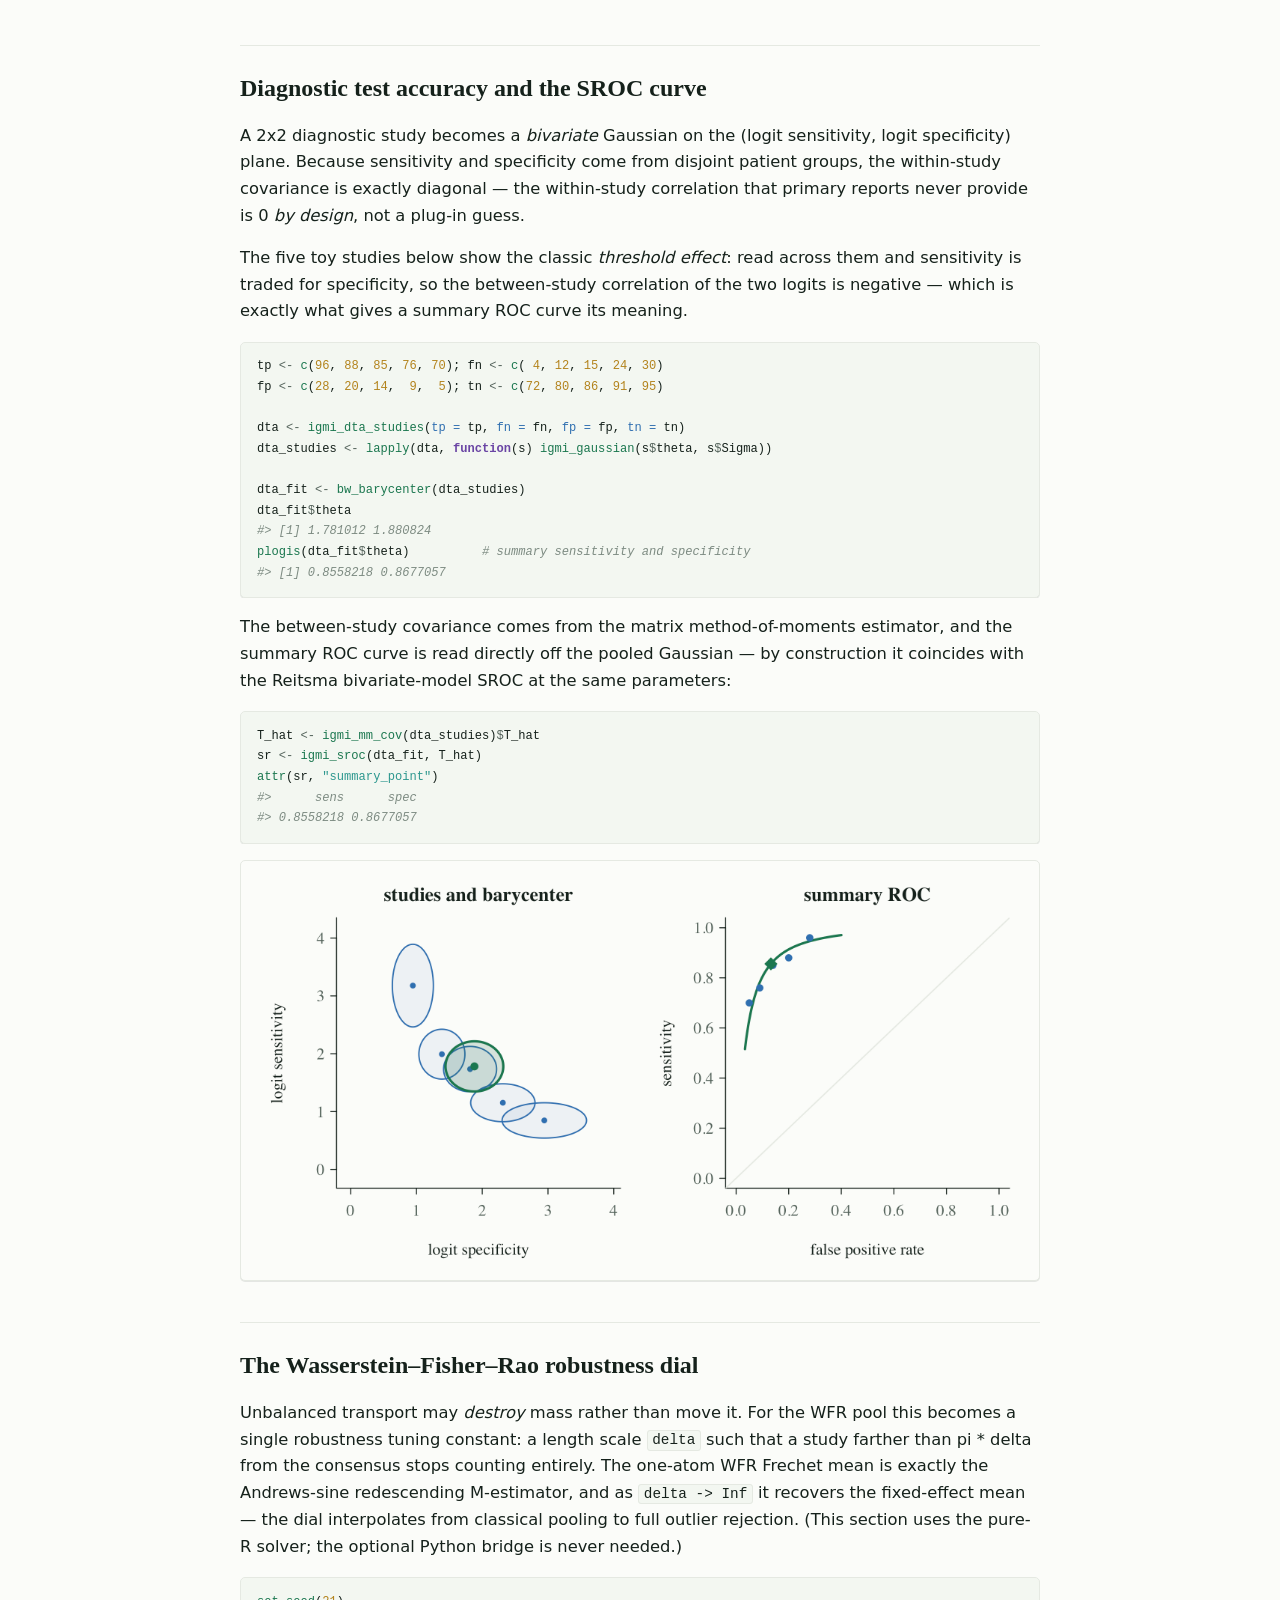
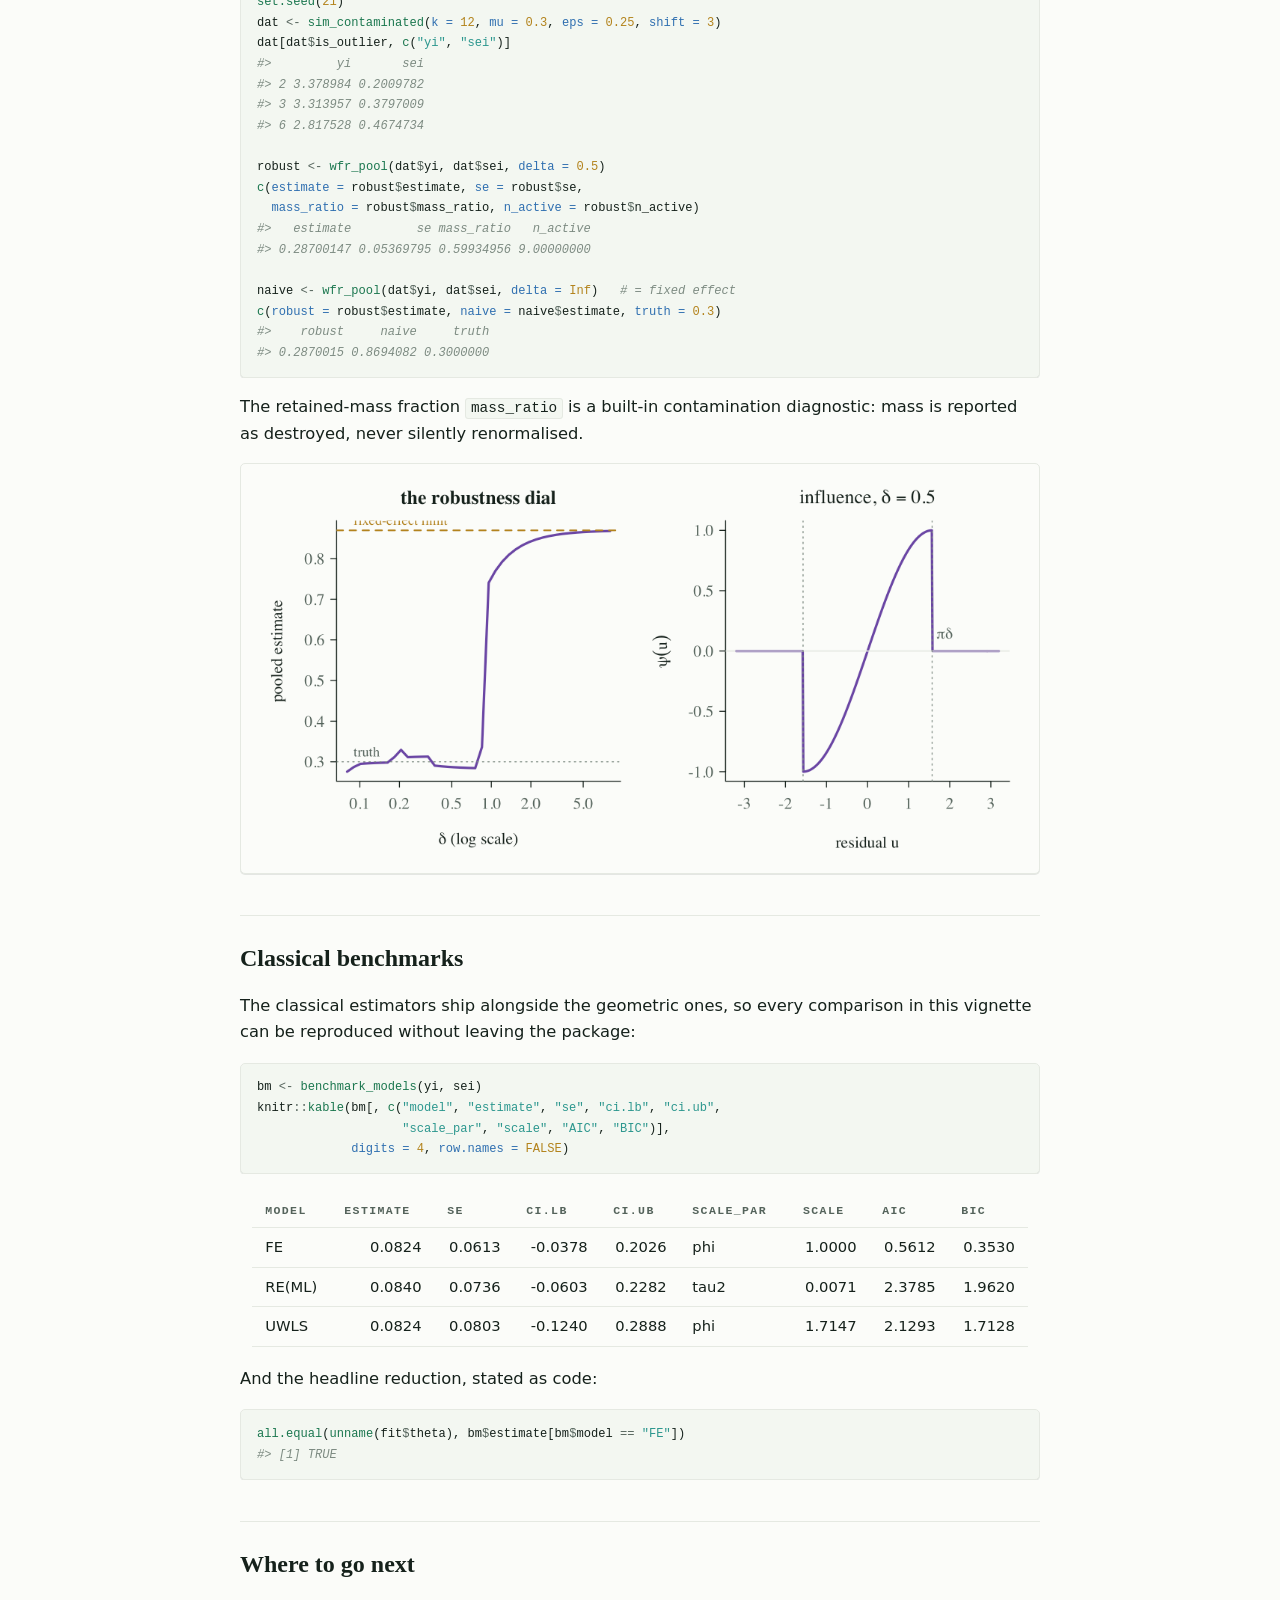
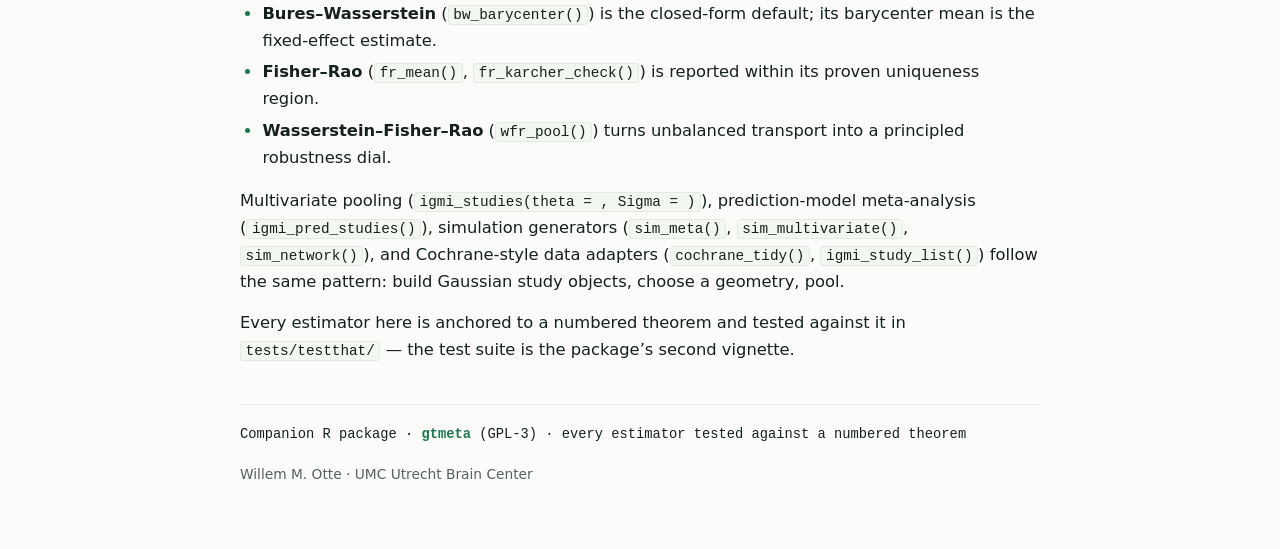
==== commit aab77c55: "Vignette: use threshold-effect DTA data so the SROC rises conventionally The previous toy 2x2 counts" ====
--- a/docs/index.html
+++ b/docs/index.html
@@ -526,17 +526,21 @@
 covariance is exactly diagonal — the within-study correlation that
 primary reports never provide is 0 <em>by design</em>, not a plug-in
 guess.</p>
-<div class="sourceCode" id="cb6"><pre class="sourceCode r"><code class="sourceCode r"><span id="cb6-1"><a href="#cb6-1" tabindex="-1"></a>tp <span class="ot">&lt;-</span> <span class="fu">c</span>(<span class="dv">80</span>, <span class="dv">60</span>, <span class="dv">90</span>, <span class="dv">45</span>, <span class="dv">30</span>); fn <span class="ot">&lt;-</span> <span class="fu">c</span>(<span class="dv">20</span>, <span class="dv">15</span>, <span class="dv">10</span>,  <span class="dv">5</span>,  <span class="dv">4</span>)</span>
-<span id="cb6-2"><a href="#cb6-2" tabindex="-1"></a>fp <span class="ot">&lt;-</span> <span class="fu">c</span>(<span class="dv">10</span>, <span class="dv">25</span>,  <span class="dv">5</span>, <span class="dv">12</span>,  <span class="dv">8</span>); tn <span class="ot">&lt;-</span> <span class="fu">c</span>(<span class="dv">90</span>, <span class="dv">75</span>, <span class="dv">95</span>, <span class="dv">88</span>, <span class="dv">92</span>)</span>
+<p>The five toy studies below show the classic <em>threshold
+effect</em>: read across them and sensitivity is traded for specificity,
+so the between-study correlation of the two logits is negative — which
+is exactly what gives a summary ROC curve its meaning.</p>
+<div class="sourceCode" id="cb6"><pre class="sourceCode r"><code class="sourceCode r"><span id="cb6-1"><a href="#cb6-1" tabindex="-1"></a>tp <span class="ot">&lt;-</span> <span class="fu">c</span>(<span class="dv">96</span>, <span class="dv">88</span>, <span class="dv">85</span>, <span class="dv">76</span>, <span class="dv">70</span>); fn <span class="ot">&lt;-</span> <span class="fu">c</span>( <span class="dv">4</span>, <span class="dv">12</span>, <span class="dv">15</span>, <span class="dv">24</span>, <span class="dv">30</span>)</span>
+<span id="cb6-2"><a href="#cb6-2" tabindex="-1"></a>fp <span class="ot">&lt;-</span> <span class="fu">c</span>(<span class="dv">28</span>, <span class="dv">20</span>, <span class="dv">14</span>,  <span class="dv">9</span>,  <span class="dv">5</span>); tn <span class="ot">&lt;-</span> <span class="fu">c</span>(<span class="dv">72</span>, <span class="dv">80</span>, <span class="dv">86</span>, <span class="dv">91</span>, <span class="dv">95</span>)</span>
 <span id="cb6-3"><a href="#cb6-3" tabindex="-1"></a></span>
 <span id="cb6-4"><a href="#cb6-4" tabindex="-1"></a>dta <span class="ot">&lt;-</span> <span class="fu">igmi_dta_studies</span>(<span class="at">tp =</span> tp, <span class="at">fn =</span> fn, <span class="at">fp =</span> fp, <span class="at">tn =</span> tn)</span>
 <span id="cb6-5"><a href="#cb6-5" tabindex="-1"></a>dta_studies <span class="ot">&lt;-</span> <span class="fu">lapply</span>(dta, <span class="cf">function</span>(s) <span class="fu">igmi_gaussian</span>(s<span class="sc">$</span>theta, s<span class="sc">$</span>Sigma))</span>
 <span id="cb6-6"><a href="#cb6-6" tabindex="-1"></a></span>
 <span id="cb6-7"><a href="#cb6-7" tabindex="-1"></a>dta_fit <span class="ot">&lt;-</span> <span class="fu">bw_barycenter</span>(dta_studies)</span>
 <span id="cb6-8"><a href="#cb6-8" tabindex="-1"></a>dta_fit<span class="sc">$</span>theta</span>
-<span id="cb6-9"><a href="#cb6-9" tabindex="-1"></a><span class="co">#&gt; [1] 1.836388 2.135011</span></span>
+<span id="cb6-9"><a href="#cb6-9" tabindex="-1"></a><span class="co">#&gt; [1] 1.781012 1.880824</span></span>
 <span id="cb6-10"><a href="#cb6-10" tabindex="-1"></a><span class="fu">plogis</span>(dta_fit<span class="sc">$</span>theta)          <span class="co"># summary sensitivity and specificity</span></span>
-<span id="cb6-11"><a href="#cb6-11" tabindex="-1"></a><span class="co">#&gt; [1] 0.8625210 0.8942597</span></span></code></pre></div>
+<span id="cb6-11"><a href="#cb6-11" tabindex="-1"></a><span class="co">#&gt; [1] 0.8558218 0.8677057</span></span></code></pre></div>
 <p>The between-study covariance comes from the matrix method-of-moments
 estimator, and the summary ROC curve is read directly off the pooled
 Gaussian — by construction it coincides with the Reitsma bivariate-model
@@ -545,8 +549,8 @@
 <span id="cb7-2"><a href="#cb7-2" tabindex="-1"></a>sr <span class="ot">&lt;-</span> <span class="fu">igmi_sroc</span>(dta_fit, T_hat)</span>
 <span id="cb7-3"><a href="#cb7-3" tabindex="-1"></a><span class="fu">attr</span>(sr, <span class="st">&quot;summary_point&quot;</span>)</span>
 <span id="cb7-4"><a href="#cb7-4" tabindex="-1"></a><span class="co">#&gt;      sens      spec </span></span>
-<span id="cb7-5"><a href="#cb7-5" tabindex="-1"></a><span class="co">#&gt; 0.8625210 0.8942597</span></span></code></pre></div>
-<p><img role="img" aria-label="Left: blue per-study covariance ellipses with the green pooled barycenter ellipse in logit space. Right: ROC plane with study points, the green SROC curve, and the summary operating point." src="[data-uri]" alt="Left: blue per-study covariance ellipses with the green pooled barycenter ellipse in logit space. Right: ROC plane with study points, the green SROC curve, and the summary operating point." width="100%" style="display: block; margin: auto;" /></p>
+<span id="cb7-5"><a href="#cb7-5" tabindex="-1"></a><span class="co">#&gt; 0.8558218 0.8677057</span></span></code></pre></div>
+<p><img role="img" aria-label="Left: blue per-study covariance ellipses with the green pooled barycenter ellipse in logit space. Right: ROC plane with study points, the green SROC curve, and the summary operating point." src="[data-uri]